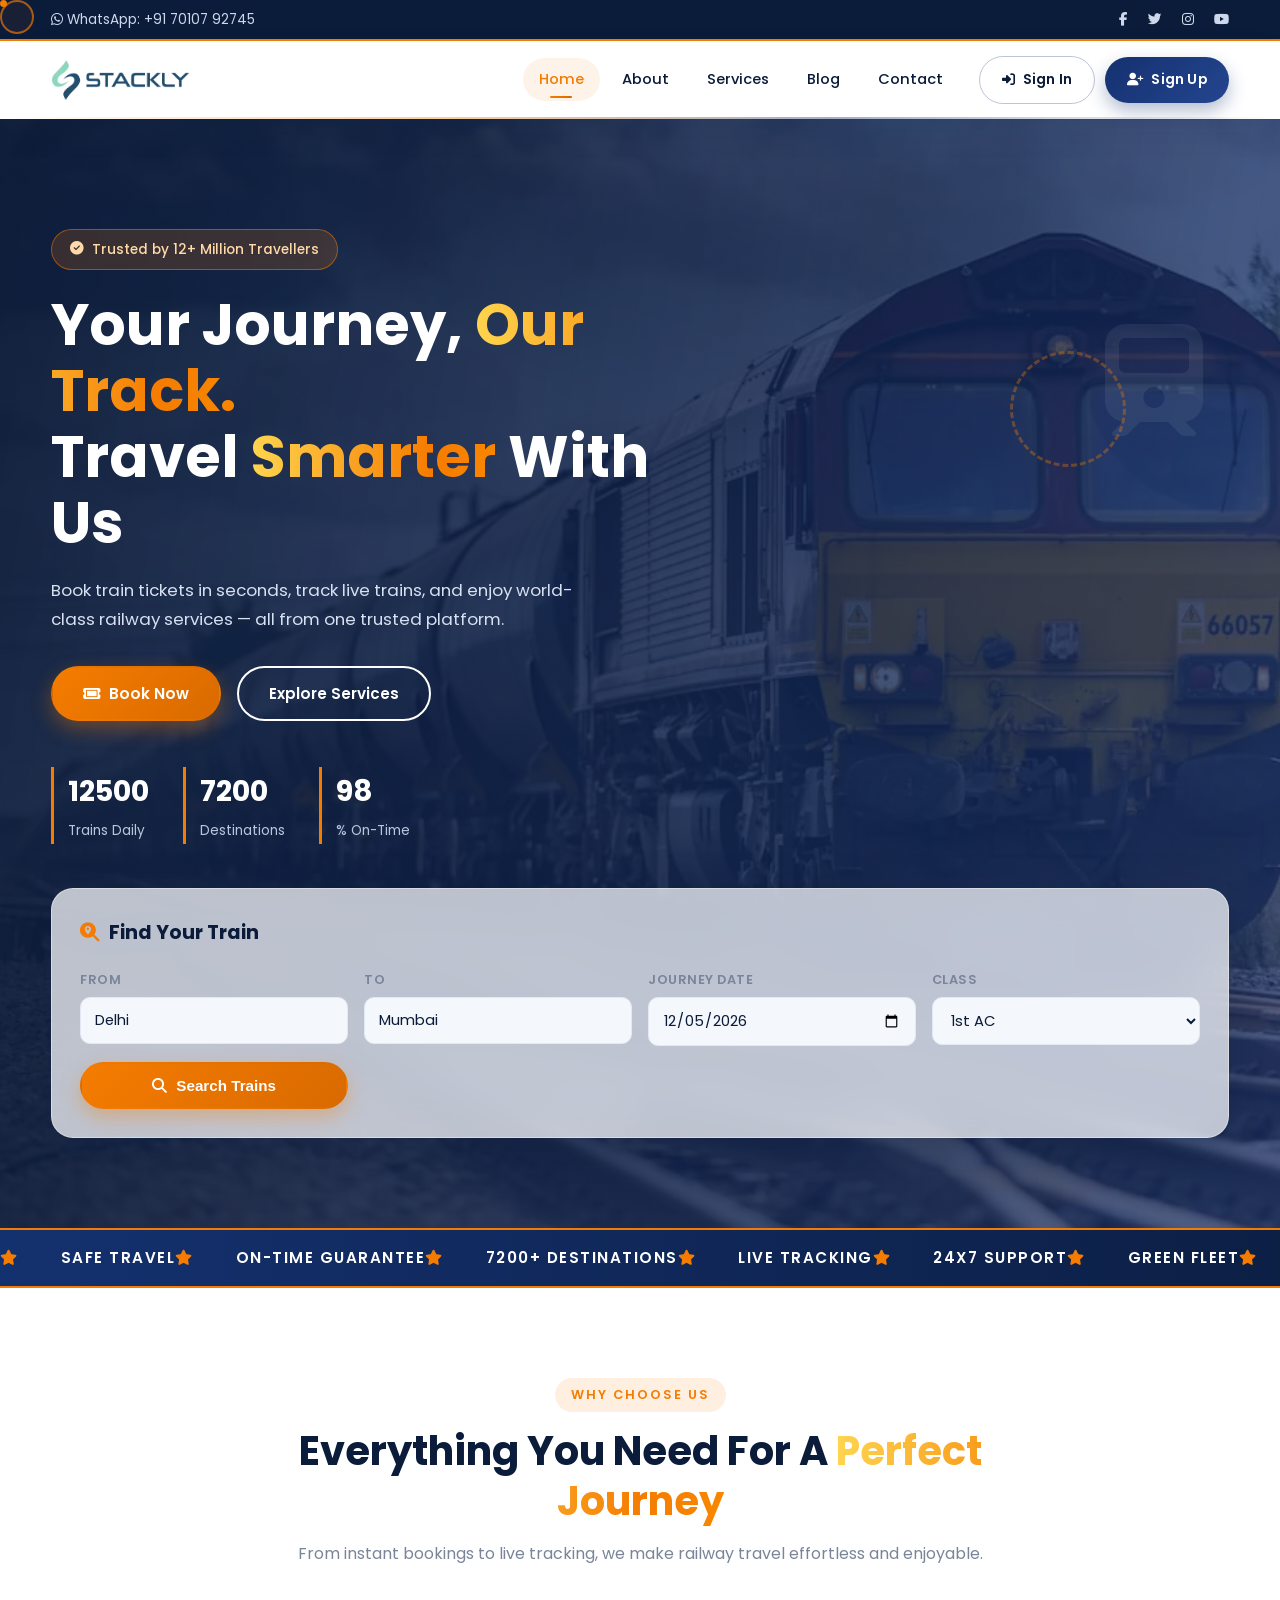
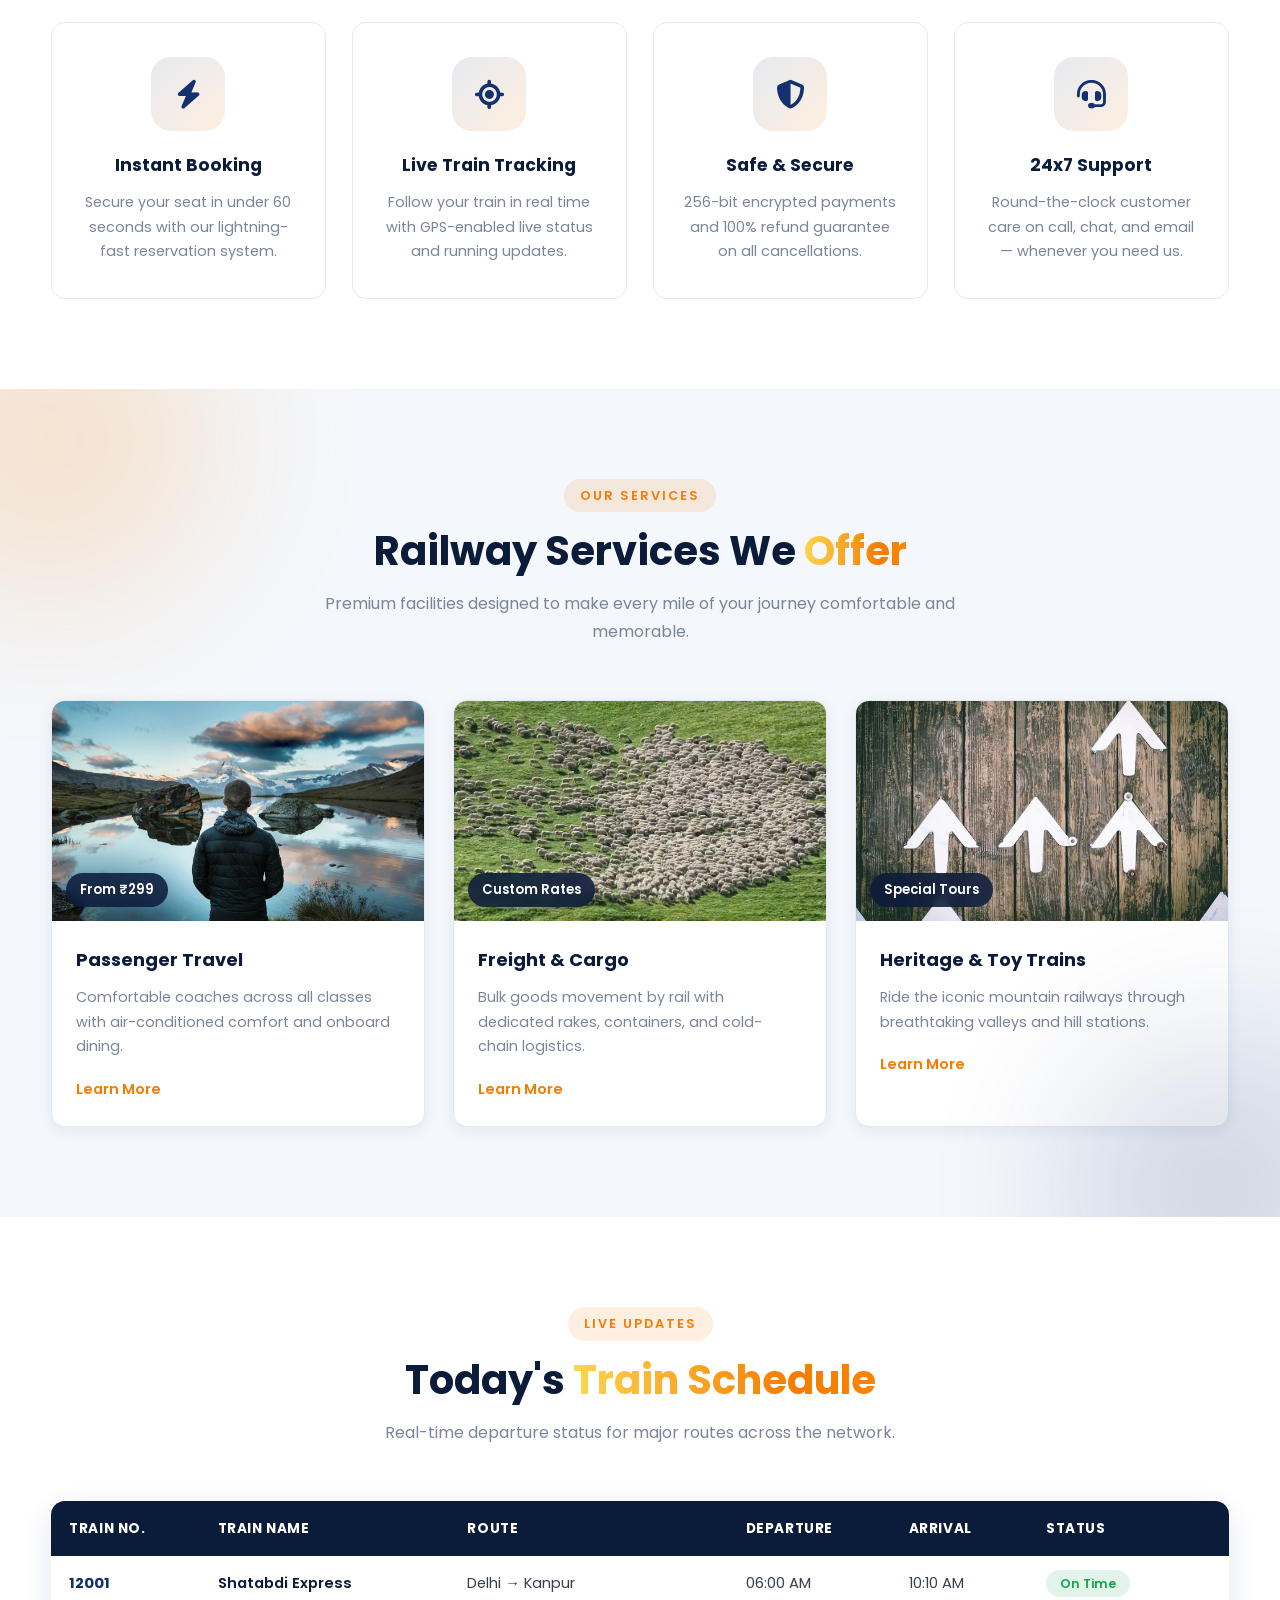
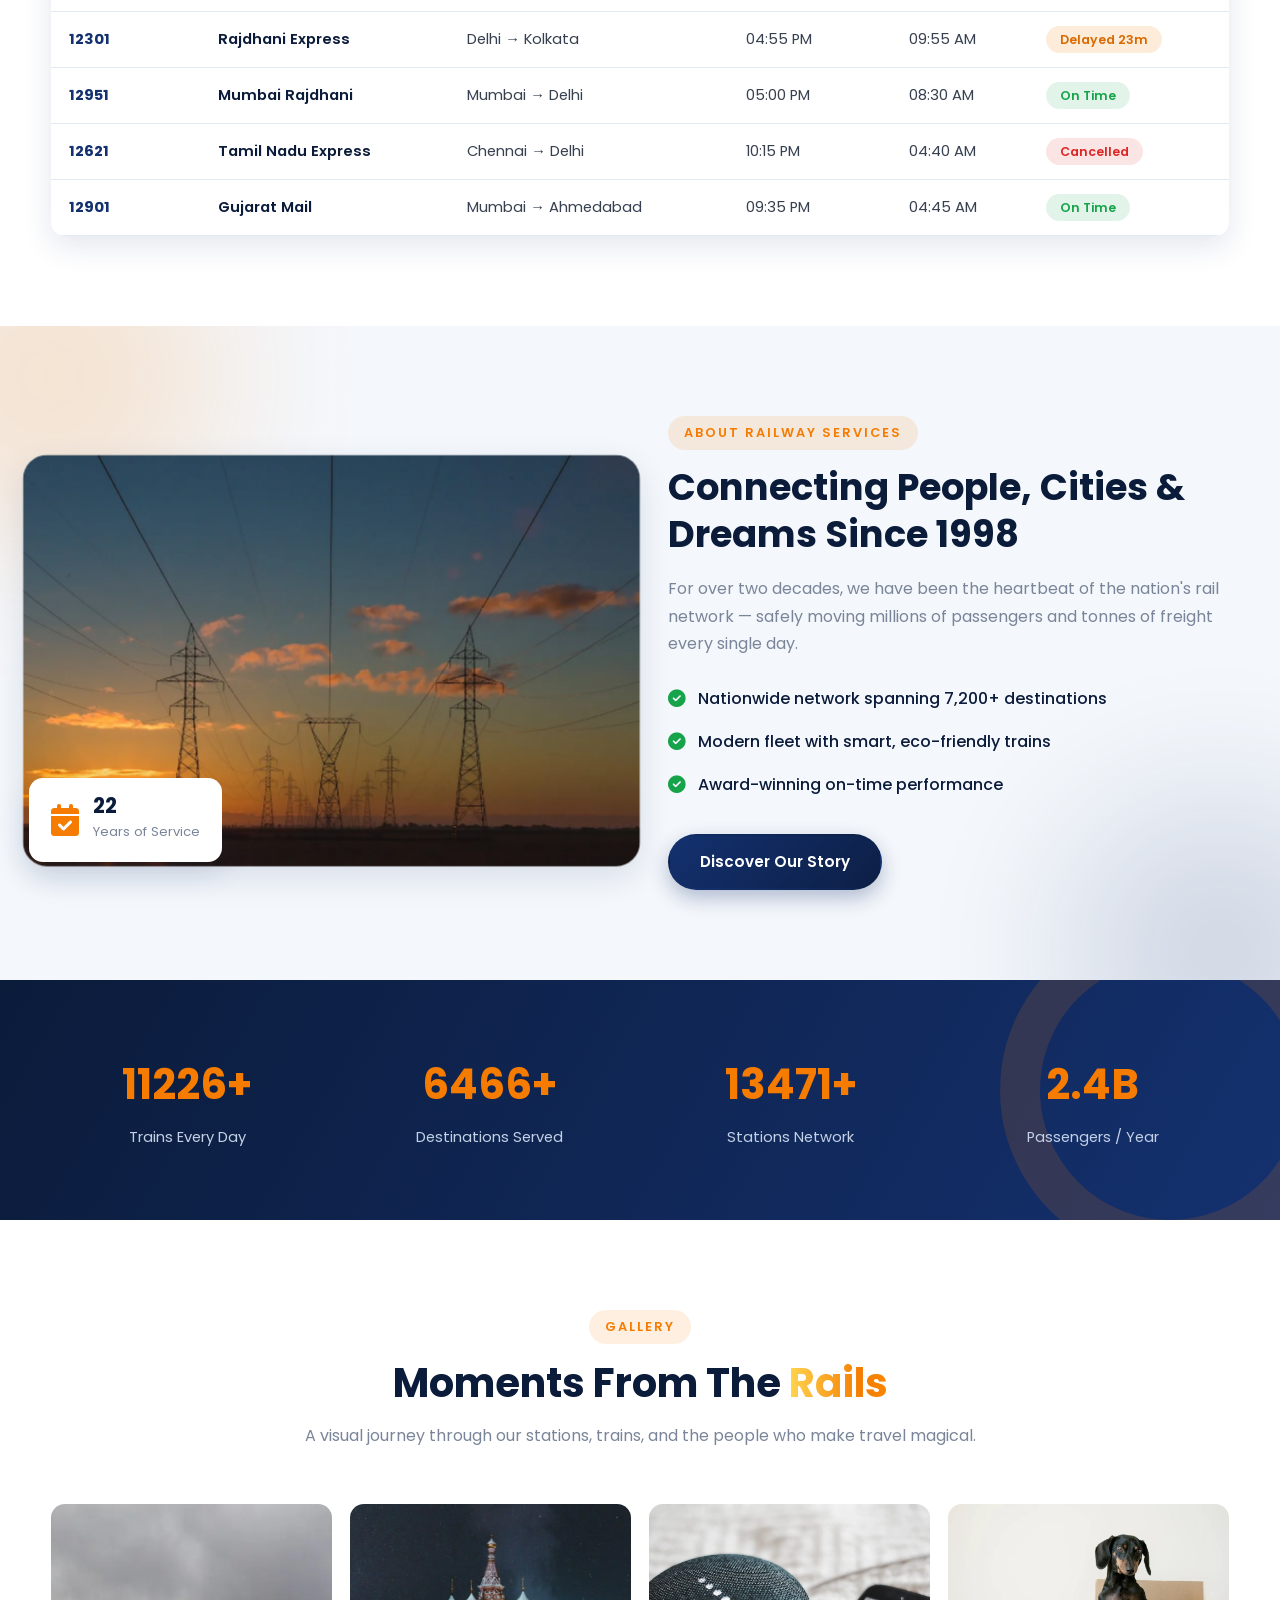
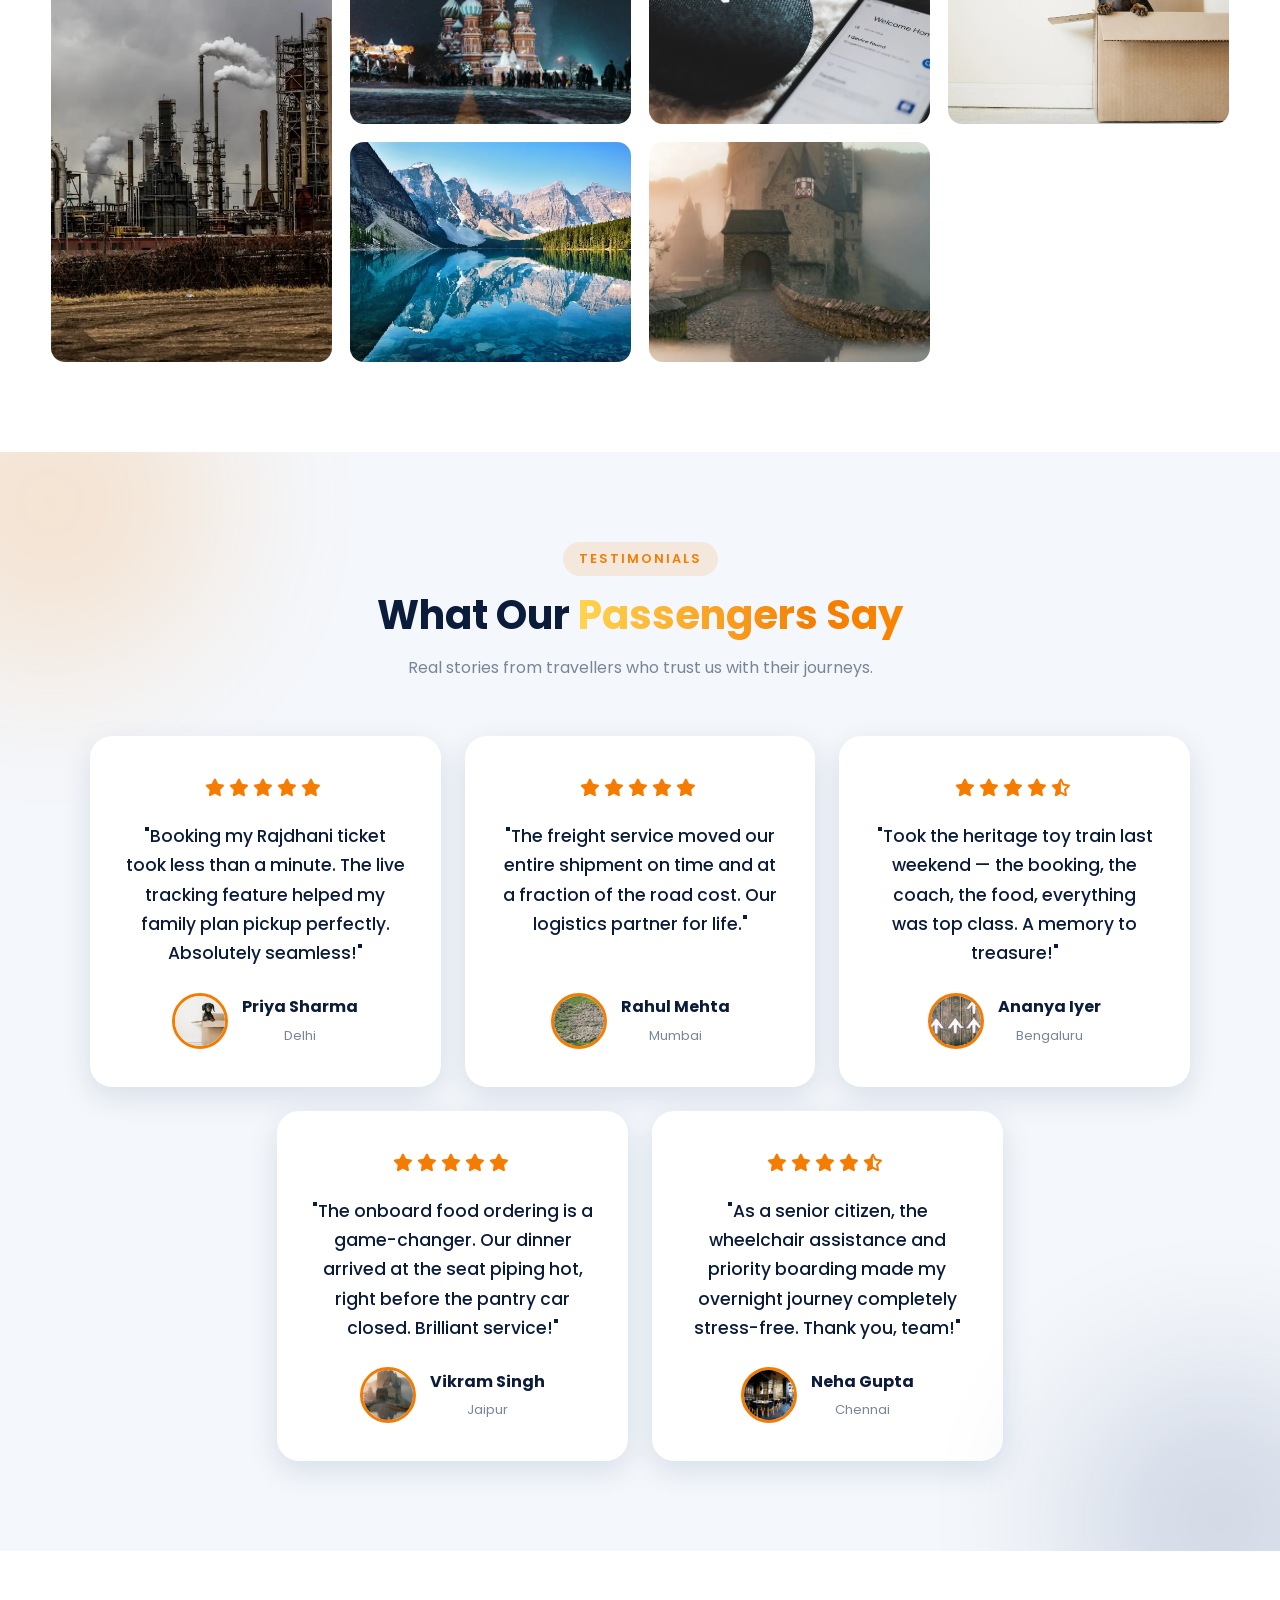
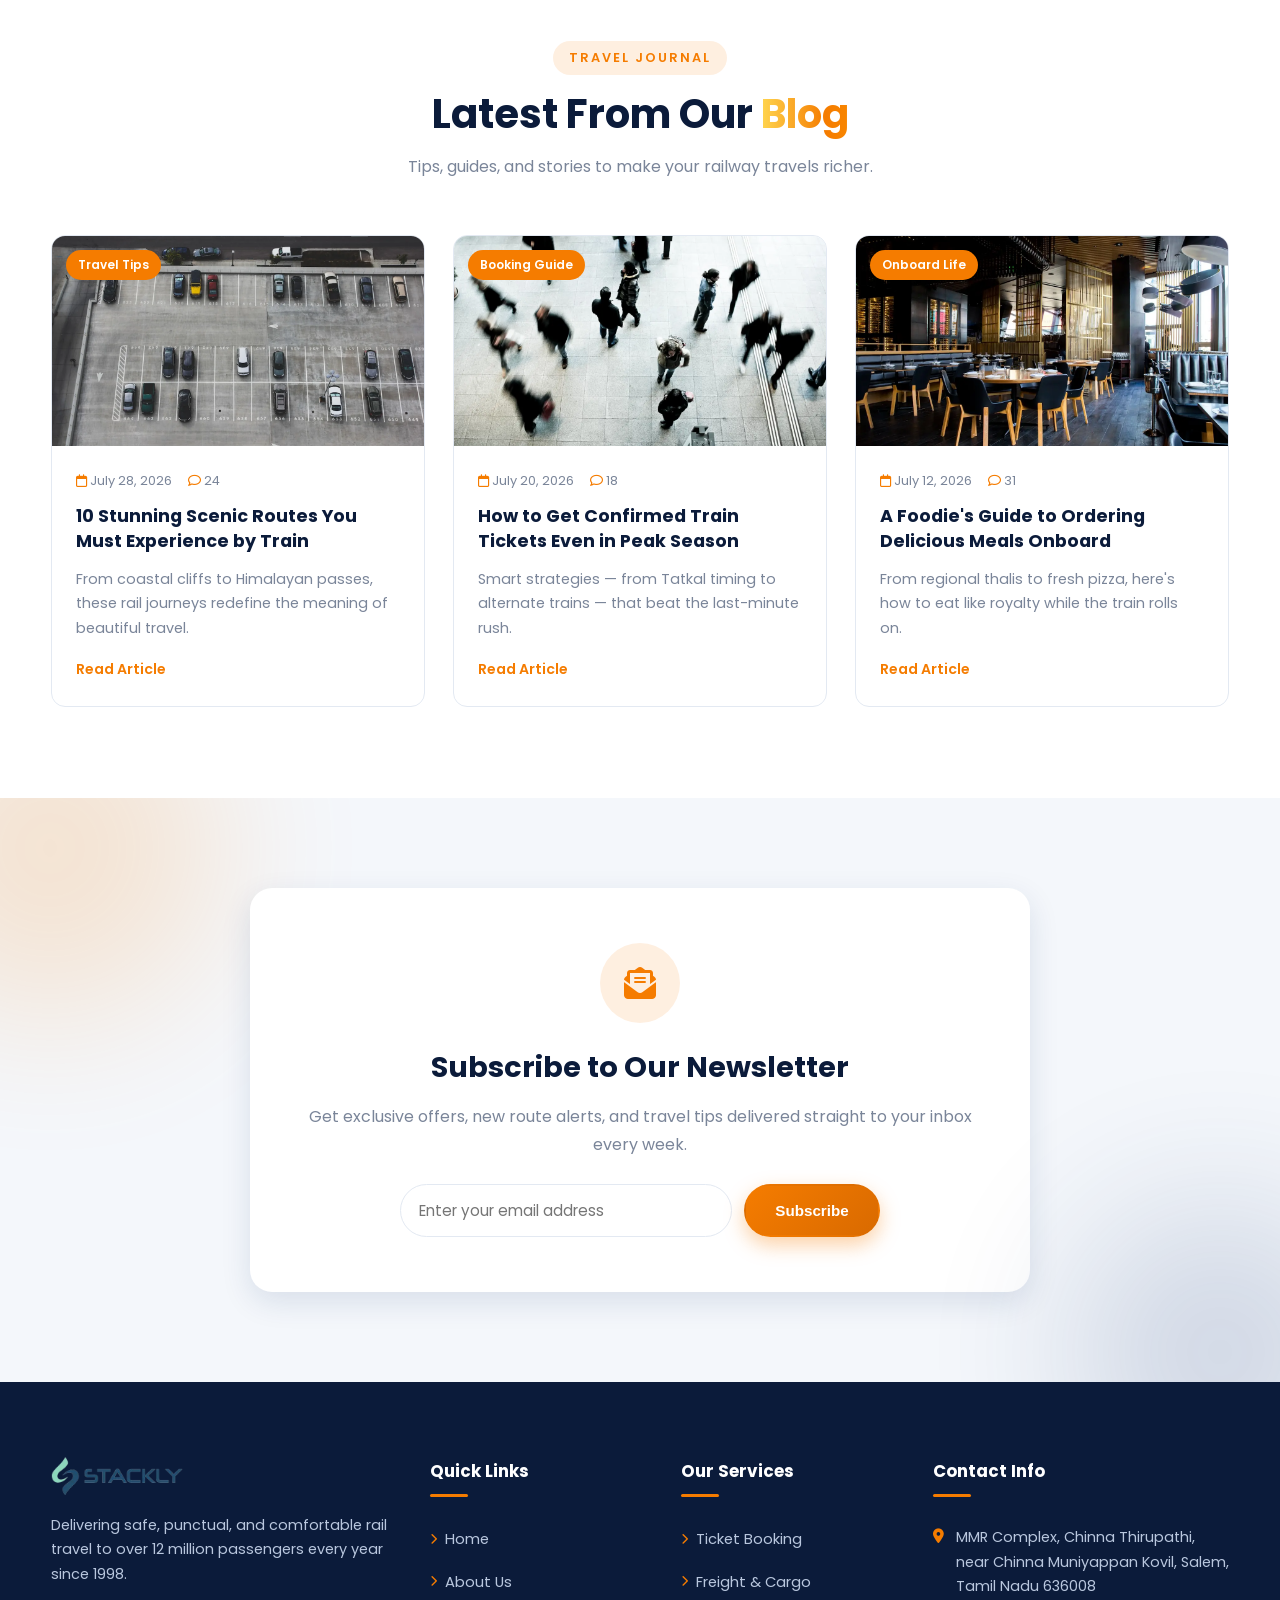
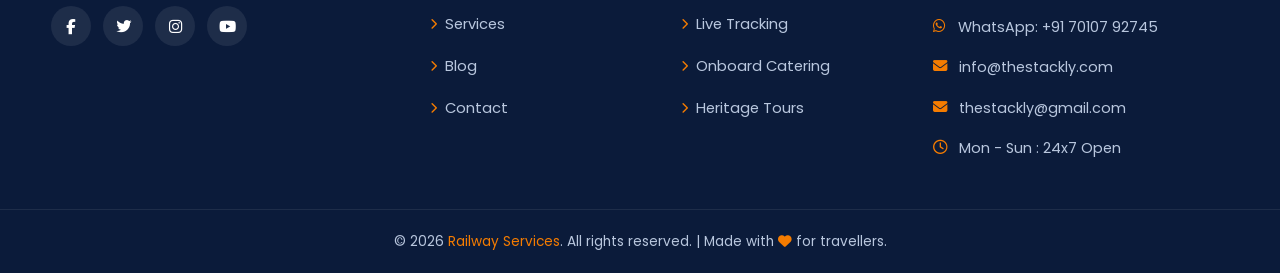
==== index.html @ c97c6bc1 "Add files via upload" ====
<!DOCTYPE html>
<html lang="en">
<head>
  <meta charset="UTF-8">
  <meta name="viewport" content="width=device-width, initial-scale=1.0">
  <meta name="description" content="Railway Services - Book train tickets, view live train schedules, and explore premium railway services across the country.">
  <title>Home | Railway Services</title>
  <link rel="preconnect" href="https://fonts.googleapis.com">
  <link rel="preconnect" href="https://fonts.gstatic.com" crossorigin>
  <link href="https://fonts.googleapis.com/css2?family=Poppins:wght@300;400;500;600;700;800&display=swap" rel="stylesheet">
  <link rel="stylesheet" href="https://cdnjs.cloudflare.com/ajax/libs/font-awesome/6.5.1/css/all.min.css">
  <link rel="stylesheet" href="css/style.css">
</head>
<body>
  <!-- PRELOADER -->
  <div class="preloader" id="preloader">
    <div class="preloader-train"><i class="fa-solid fa-train-subway"></i></div>
    <div class="preloader-track"><span></span></div>
    <p>All Aboard...</p>
  </div>

  <!-- SCROLL PROGRESS -->
  <div class="scroll-progress" id="scrollProgress"></div>

  
  <!-- SECTION 1 : TOPBAR -->
  <div class="topbar">
    <div class="container">
      <span><i class="fa-brands fa-whatsapp"></i> WhatsApp: +91 70107 92745</span>
      <span class="right">
        <a href="404.html"><i class="fa-brands fa-facebook-f"></i></a>
        <a href="404.html"><i class="fa-brands fa-twitter"></i></a>
        <a href="404.html"><i class="fa-brands fa-instagram"></i></a>
        <a href="404.html"><i class="fa-brands fa-youtube"></i></a>
      </span>
    </div>
  </div>

  <!-- NAVBAR -->
  <header class="navbar" id="navbar">
    <div class="container">
      <a href="index.html" class="brand">
        <img src="images/logo.webp" alt="Railway Services" class="brand-img">
      </a>
      <nav class="nav-links" id="navLinks">
        <a href="index.html" class="active">Home</a>
        <a href="about.html">About</a>
        <a href="services.html">Services</a>
        <a href="blog.html">Blog</a>
        <a href="contact.html">Contact</a>
        <div class="nav-auth">
          <a href="signin.html" class="nav-btn nav-ghost"><i class="fa-solid fa-right-to-bracket"></i> Sign In</a>
          <a href="signup.html" class="nav-btn nav-solid"><i class="fa-solid fa-user-plus"></i> Sign Up</a>
        </div>
      </nav>
      <button class="hamburger" id="hamburger" aria-label="Menu">
        <span></span><span></span><span></span>
      </button>
    </div>
  </header>

  <!-- SECTION 2 : HERO -->
  <section class="hero" id="home">
    <div class="container">
      <div class="hero-content">
        <span class="hero-badge"><i class="fa-solid fa-circle-check"></i> Trusted by 12+ Million Travellers</span>
        <h1>Your Journey, <span>Our Track.</span><br>Travel <span class="typed-text" data-words="Smarter,Faster,Further,Greener">Smarter</span> With Us</h1>
        <p>Book train tickets in seconds, track live trains, and enjoy world-class railway services — all from one trusted platform.</p>
        <div class="hero-btns">
          <a href="404.html" class="btn btn-primary"><i class="fa-solid fa-ticket"></i> Book Now</a>
          <a href="404.html" class="btn btn-outline">Explore Services</a>
        </div>
        <div class="hero-stats">
          <div><h3 data-count="12500">0</h3><span>Trains Daily</span></div>
          <div><h3 data-count="7200">0</h3><span>Destinations</span></div>
          <div><h3 data-count="98">0</h3><span>% On-Time</span></div>
        </div>
      </div>

      <!-- Ticket search widget -->
      <div class="ticket-widget glass" id="ticket">
        <h3><i class="fa-solid fa-magnifying-glass-location"></i> Find Your Train</h3>
        <form class="ticket-form" id="ticketForm">
          <div class="form-group">
            <label for="from">From</label>
            <input type="text" id="from" placeholder="Origin station" value="Delhi" required>
          </div>
          <div class="form-group">
            <label for="to">To</label>
            <input type="text" id="to" placeholder="Destination station" value="Mumbai" required>
          </div>
          <div class="form-group">
            <label for="date">Journey Date</label>
            <input type="date" id="date" required>
          </div>
          <div class="form-group">
            <label for="class">Class</label>
            <select id="class">
              <option>1st AC</option>
              <option>2nd AC</option>
              <option>3rd AC</option>
              <option>Sleeper</option>
              <option>General</option>
            </select>
          </div>
          <button type="submit" class="btn btn-primary"><i class="fa-solid fa-magnifying-glass"></i> Search Trains</button>
        </form>
      </div>
    </div>
  </section>

  <!-- MARQUEE BAND -->
  <div class="marquee" aria-hidden="true">
    <div class="marquee-track">
      <span><i class="fa-solid fa-star"></i> Safe Travel <i class="fa-solid fa-star"></i> On-Time Guarantee <i class="fa-solid fa-star"></i> 7200+ Destinations <i class="fa-solid fa-star"></i> Live Tracking <i class="fa-solid fa-star"></i> 24x7 Support <i class="fa-solid fa-star"></i> Green Fleet <i class="fa-solid fa-star"></i> Award-Winning Service</span>
      <span><i class="fa-solid fa-star"></i> Safe Travel <i class="fa-solid fa-star"></i> On-Time Guarantee <i class="fa-solid fa-star"></i> 7200+ Destinations <i class="fa-solid fa-star"></i> Live Tracking <i class="fa-solid fa-star"></i> 24x7 Support <i class="fa-solid fa-star"></i> Green Fleet <i class="fa-solid fa-star"></i> Award-Winning Service</span>
    </div>
  </div>

  <!-- SECTION 3 : FEATURES -->
  <section class="section" id="features">
    <div class="container">
      <div class="section-head reveal">
        <span class="tag">Why Choose Us</span>
        <h2>Everything You Need For A <span>Perfect Journey</span></h2>
        <p>From instant bookings to live tracking, we make railway travel effortless and enjoyable.</p>
      </div>
      <div class="feature-grid">
        <div class="feature-card reveal">
          <div class="feature-icon"><i class="fa-solid fa-bolt"></i></div>
          <h3>Instant Booking</h3>
          <p>Secure your seat in under 60 seconds with our lightning-fast reservation system.</p>
        </div>
        <div class="feature-card reveal">
          <div class="feature-icon"><i class="fa-solid fa-location-crosshairs"></i></div>
          <h3>Live Train Tracking</h3>
          <p>Follow your train in real time with GPS-enabled live status and running updates.</p>
        </div>
        <div class="feature-card reveal">
          <div class="feature-icon"><i class="fa-solid fa-shield-halved"></i></div>
          <h3>Safe &amp; Secure</h3>
          <p>256-bit encrypted payments and 100% refund guarantee on all cancellations.</p>
        </div>
        <div class="feature-card reveal">
          <div class="feature-icon"><i class="fa-solid fa-headset"></i></div>
          <h3>24x7 Support</h3>
          <p>Round-the-clock customer care on call, chat, and email — whenever you need us.</p>
        </div>
      </div>
    </div>
  </section>

  <!-- SECTION 4 : SERVICES PREVIEW -->
  <section class="section section-alt" id="services">
    <div class="container">
      <div class="section-head reveal">
        <span class="tag">Our Services</span>
        <h2>Railway Services We <span>Offer</span></h2>
        <p>Premium facilities designed to make every mile of your journey comfortable and memorable.</p>
      </div>
      <div class="service-grid">
        <article class="service-card reveal">
          <div class="thumb">
            <img src="images/metro-train.webp" alt="Passenger train service" loading="lazy">
            <span class="price-tag">From ₹299</span>
          </div>
          <div class="body">
            <h3>Passenger Travel</h3>
            <p>Comfortable coaches across all classes with air-conditioned comfort and onboard dining.</p>
            <a href="404.html" class="link">Learn More</a>
          </div>
        </article>
        <article class="service-card reveal">
          <div class="thumb">
            <img src="images/freight-train.webp" alt="Freight transport service" loading="lazy">
            <span class="price-tag">Custom Rates</span>
          </div>
          <div class="body">
            <h3>Freight &amp; Cargo</h3>
            <p>Bulk goods movement by rail with dedicated rakes, containers, and cold-chain logistics.</p>
            <a href="404.html" class="link">Learn More</a>
          </div>
        </article>
        <article class="service-card reveal">
          <div class="thumb">
            <img src="images/mountain-train.webp" alt="Scenic mountain railway" loading="lazy">
            <span class="price-tag">Special Tours</span>
          </div>
          <div class="body">
            <h3>Heritage &amp; Toy Trains</h3>
            <p>Ride the iconic mountain railways through breathtaking valleys and hill stations.</p>
            <a href="404.html" class="link">Learn More</a>
          </div>
        </article>
      </div>
    </div>
  </section>

  <!-- SECTION 5 : LIVE SCHEDULE -->
  <section class="section" id="schedule">
    <div class="container">
      <div class="section-head reveal">
        <span class="tag">Live Updates</span>
        <h2>Today's <span>Train Schedule</span></h2>
        <p>Real-time departure status for major routes across the network.</p>
      </div>
      <div class="schedule-wrap reveal">
        <table class="schedule-table" id="scheduleTable">
          <thead>
            <tr>
              <th>Train No.</th>
              <th>Train Name</th>
              <th>Route</th>
              <th>Departure</th>
              <th>Arrival</th>
              <th>Status</th>
            </tr>
          </thead>
          <tbody>
            <tr>
              <td class="train-no">12001</td>
              <td class="train-name">Shatabdi Express</td>
              <td>Delhi → Kanpur</td>
              <td>06:00 AM</td>
              <td>10:10 AM</td>
              <td><span class="status-badge status-on-time">On Time</span></td>
            </tr>
            <tr>
              <td class="train-no">12301</td>
              <td class="train-name">Rajdhani Express</td>
              <td>Delhi → Kolkata</td>
              <td>04:55 PM</td>
              <td>09:55 AM</td>
              <td><span class="status-badge status-delayed">Delayed 20m</span></td>
            </tr>
            <tr>
              <td class="train-no">12951</td>
              <td class="train-name">Mumbai Rajdhani</td>
              <td>Mumbai → Delhi</td>
              <td>05:00 PM</td>
              <td>08:30 AM</td>
              <td><span class="status-badge status-on-time">On Time</span></td>
            </tr>
            <tr>
              <td class="train-no">12621</td>
              <td class="train-name">Tamil Nadu Express</td>
              <td>Chennai → Delhi</td>
              <td>10:15 PM</td>
              <td>04:40 AM</td>
              <td><span class="status-badge status-cancelled">Cancelled</span></td>
            </tr>
            <tr>
              <td class="train-no">12901</td>
              <td class="train-name">Gujarat Mail</td>
              <td>Mumbai → Ahmedabad</td>
              <td>09:35 PM</td>
              <td>04:45 AM</td>
              <td><span class="status-badge status-on-time">On Time</span></td>
            </tr>
          </tbody>
        </table>
      </div>
    </div>
  </section>

  <!-- SECTION 6 : ABOUT PREVIEW + STATS -->
  <section class="section section-alt" id="about">
    <div class="container">
      <div class="split">
        <div class="media reveal">
          <img src="images/passenger-train.webp" alt="Passenger train on platform">
          <div class="badge-float">
            <i class="fa-solid fa-calendar-check"></i>
            <div><strong data-count="25">0</strong><span>Years of Service</span></div>
          </div>
        </div>
        <div class="content reveal">
          <span class="tag">About Railway Services</span>
          <h2>Connecting People, Cities &amp; Dreams Since 1998</h2>
          <p>For over two decades, we have been the heartbeat of the nation's rail network — safely moving millions of passengers and tonnes of freight every single day.</p>
          <ul class="check-list">
            <li><i class="fa-solid fa-circle-check"></i> Nationwide network spanning 7,200+ destinations</li>
            <li><i class="fa-solid fa-circle-check"></i> Modern fleet with smart, eco-friendly trains</li>
            <li><i class="fa-solid fa-circle-check"></i> Award-winning on-time performance</li>
          </ul>
          <a href="404.html" class="btn btn-navy">Discover Our Story</a>
        </div>
      </div>
    </div>
  </section>

  <!-- SECTION 6b : STATS BAND -->
  <section class="stats-band">
    <div class="container">
      <div class="stats-grid">
        <div class="stat reveal"><h3><span data-count="12500">0</span>+</h3><p>Trains Every Day</p></div>
        <div class="stat reveal"><h3><span data-count="7200">0</span>+</h3><p>Destinations Served</p></div>
        <div class="stat reveal"><h3><span data-count="15000">0</span>+</h3><p>Stations Network</p></div>
        <div class="stat reveal"><h3><span data-count="2">0</span>.4B</h3><p>Passengers / Year</p></div>
      </div>
    </div>
  </section>

  <!-- SECTION 7 : GALLERY -->
  <section class="section" id="gallery">
    <div class="container">
      <div class="section-head reveal">
        <span class="tag">Gallery</span>
        <h2>Moments From The <span>Rails</span></h2>
        <p>A visual journey through our stations, trains, and the people who make travel magical.</p>
      </div>
      <div class="gallery-grid">
        <figure class="gallery-item tall reveal" data-caption="Rajdhani Express at Dawn">
          <img src="images/engine-front.webp" alt="Train engine front view" loading="lazy">
          <figcaption class="overlay"><h4>Engine at Dawn</h4><span>View Gallery</span></figcaption>
        </figure>
        <figure class="gallery-item reveal" data-caption="Historic station clock">
          <img src="images/station-clock.webp" alt="Railway station clock" loading="lazy">
          <figcaption class="overlay"><h4>Station Clock</h4><span>View Gallery</span></figcaption>
        </figure>
        <figure class="gallery-item reveal" data-caption="Comfortable coach interior">
          <img src="images/train-interior.webp" alt="Train coach interior" loading="lazy">
          <figcaption class="overlay"><h4>Coach Interior</h4><span>View Gallery</span></figcaption>
        </figure>
        <figure class="gallery-item reveal" data-caption="Passengers on the platform">
          <img src="images/passengers-platform.webp" alt="Passengers on railway platform" loading="lazy">
          <figcaption class="overlay"><h4>Platform Life</h4><span>View Gallery</span></figcaption>
        </figure>
        <figure class="gallery-item reveal" data-caption="Signal and control system">
          <img src="images/railway-signal.webp" alt="Railway signal system" loading="lazy">
          <figcaption class="overlay"><h4>Signal System</h4><span>View Gallery</span></figcaption>
        </figure>
        <figure class="gallery-item reveal" data-caption="Night express train">
          <img src="images/night-train.webp" alt="Night train journey" loading="lazy">
          <figcaption class="overlay"><h4>Night Express</h4><span>View Gallery</span></figcaption>
        </figure>
      </div>
    </div>
  </section>

  <!-- SECTION 8 : TESTIMONIALS -->
  <section class="section section-alt" id="testimonials">
    <div class="container">
      <div class="section-head reveal">
        <span class="tag">Testimonials</span>
        <h2>What Our <span>Passengers Say</span></h2>
        <p>Real stories from travellers who trust us with their journeys.</p>
      </div>
      <div class="testimonials-grid reveal">
          <div class="testimonial-card">
            <div class="stars"><i class="fa-solid fa-star"></i><i class="fa-solid fa-star"></i><i class="fa-solid fa-star"></i><i class="fa-solid fa-star"></i><i class="fa-solid fa-star"></i></div>
            <blockquote>"Booking my Rajdhani ticket took less than a minute. The live tracking feature helped my family plan pickup perfectly. Absolutely seamless!"</blockquote>
            <div class="author">
              <img src="images/passengers-platform.webp" alt="Priya Sharma">
              <div><strong>Priya Sharma</strong><span>Delhi</span></div>
            </div>
          </div>
          <div class="testimonial-card">
            <div class="stars"><i class="fa-solid fa-star"></i><i class="fa-solid fa-star"></i><i class="fa-solid fa-star"></i><i class="fa-solid fa-star"></i><i class="fa-solid fa-star"></i></div>
            <blockquote>"The freight service moved our entire shipment on time and at a fraction of the road cost. Our logistics partner for life."</blockquote>
            <div class="author">
              <img src="images/freight-train.webp" alt="Rahul Mehta">
              <div><strong>Rahul Mehta</strong><span>Mumbai</span></div>
            </div>
          </div>
          <div class="testimonial-card">
            <div class="stars"><i class="fa-solid fa-star"></i><i class="fa-solid fa-star"></i><i class="fa-solid fa-star"></i><i class="fa-solid fa-star"></i><i class="fa-solid fa-star-half-stroke"></i></div>
            <blockquote>"Took the heritage toy train last weekend — the booking, the coach, the food, everything was top class. A memory to treasure!"</blockquote>
            <div class="author">
              <img src="images/mountain-train.webp" alt="Ananya Iyer">
              <div><strong>Ananya Iyer</strong><span>Bengaluru</span></div>
            </div>
          </div>
          <div class="testimonial-card">
            <div class="stars"><i class="fa-solid fa-star"></i><i class="fa-solid fa-star"></i><i class="fa-solid fa-star"></i><i class="fa-solid fa-star"></i><i class="fa-solid fa-star"></i></div>
            <blockquote>"The onboard food ordering is a game-changer. Our dinner arrived at the seat piping hot, right before the pantry car closed. Brilliant service!"</blockquote>
            <div class="author">
              <img src="images/night-train.webp" alt="Vikram Singh">
              <div><strong>Vikram Singh</strong><span>Jaipur</span></div>
            </div>
          </div>
          <div class="testimonial-card">
            <div class="stars"><i class="fa-solid fa-star"></i><i class="fa-solid fa-star"></i><i class="fa-solid fa-star"></i><i class="fa-solid fa-star"></i><i class="fa-solid fa-star-half-stroke"></i></div>
            <blockquote>"As a senior citizen, the wheelchair assistance and priority boarding made my overnight journey completely stress-free. Thank you, team!"</blockquote>
            <div class="author">
              <img src="images/catering.webp" alt="Neha Gupta">
              <div><strong>Neha Gupta</strong><span>Chennai</span></div>
            </div>
          </div>
      </div>
    </div>
  </section>
  <!-- SECTION 9 : BLOG PREVIEW -->
  <section class="section" id="blog">
    <div class="container">
      <div class="section-head reveal">
        <span class="tag">Travel Journal</span>
        <h2>Latest From Our <span>Blog</span></h2>
        <p>Tips, guides, and stories to make your railway travels richer.</p>
      </div>
      <div class="blog-grid">
        <article class="blog-card reveal">
          <div class="thumb">
            <img src="images/train-window.webp" alt="Scenic view from train window" loading="lazy">
            <span class="cat">Travel Tips</span>
          </div>
          <div class="body">
            <div class="blog-meta"><span><i class="fa-regular fa-calendar"></i> July 28, 2026</span><span><i class="fa-regular fa-comment"></i> 24</span></div>
            <h3><a href="blog.html">10 Stunning Scenic Routes You Must Experience by Train</a></h3>
            <p>From coastal cliffs to Himalayan passes, these rail journeys redefine the meaning of beautiful travel.</p>
            <a href="404.html" class="read-more">Read Article</a>
          </div>
        </article>
        <article class="blog-card reveal">
          <div class="thumb">
            <img src="images/train-ticket.webp" alt="Booking a train ticket" loading="lazy">
            <span class="cat">Booking Guide</span>
          </div>
          <div class="body">
            <div class="blog-meta"><span><i class="fa-regular fa-calendar"></i> July 20, 2026</span><span><i class="fa-regular fa-comment"></i> 18</span></div>
            <h3><a href="blog.html">How to Get Confirmed Train Tickets Even in Peak Season</a></h3>
            <p>Smart strategies — from Tatkal timing to alternate trains — that beat the last-minute rush.</p>
            <a href="404.html" class="read-more">Read Article</a>
          </div>
        </article>
        <article class="blog-card reveal">
          <div class="thumb">
            <img src="images/catering.webp" alt="Onboard catering food" loading="lazy">
            <span class="cat">Onboard Life</span>
          </div>
          <div class="body">
            <div class="blog-meta"><span><i class="fa-regular fa-calendar"></i> July 12, 2026</span><span><i class="fa-regular fa-comment"></i> 31</span></div>
            <h3><a href="blog.html">A Foodie's Guide to Ordering Delicious Meals Onboard</a></h3>
            <p>From regional thalis to fresh pizza, here's how to eat like royalty while the train rolls on.</p>
            <a href="404.html" class="read-more">Read Article</a>
          </div>
        </article>
      </div>
    </div>
  </section>

  <!-- SECTION 10 : NEWSLETTER / CTA -->
  <section class="section section-alt" id="newsletter">
    <div class="container">
      <div class="newsletter reveal">
        <div class="nl-icon"><i class="fa-solid fa-envelope-open-text"></i></div>
        <h2>Subscribe to Our Newsletter</h2>
        <p>Get exclusive offers, new route alerts, and travel tips delivered straight to your inbox every week.</p>
        <form class="newsletter-form" id="newsletterForm">
          <input type="email" placeholder="Enter your email address" required>
          <button type="submit" class="btn btn-primary">Subscribe</button>
        </form>
      </div>
    </div>
  </section>

  <!-- FOOTER -->
  <footer class="footer">
    <div class="container">
      <div class="footer-grid">
        <div class="footer-about">
          <a href="index.html" class="brand">
            <img src="images/logo.webp" alt="Railway Services" class="brand-img">
          </a>
          <p>Delivering safe, punctual, and comfortable rail travel to over 12 million passengers every year since 1998.</p>
          <div class="socials">
            <a href="404.html" aria-label="Facebook"><i class="fa-brands fa-facebook-f"></i></a>
            <a href="404.html" aria-label="Twitter"><i class="fa-brands fa-twitter"></i></a>
            <a href="404.html" aria-label="Instagram"><i class="fa-brands fa-instagram"></i></a>
            <a href="404.html" aria-label="YouTube"><i class="fa-brands fa-youtube"></i></a>
          </div>
        </div>
        <div>
          <h4>Quick Links</h4>
          <ul class="footer-links">
            <li><a href="index.html"><i class="fa-solid fa-chevron-right"></i> Home</a></li>
            <li><a href="about.html"><i class="fa-solid fa-chevron-right"></i> About Us</a></li>
            <li><a href="services.html"><i class="fa-solid fa-chevron-right"></i> Services</a></li>
            <li><a href="blog.html"><i class="fa-solid fa-chevron-right"></i> Blog</a></li>
            <li><a href="contact.html"><i class="fa-solid fa-chevron-right"></i> Contact</a></li>
          </ul>
        </div>
        <div>
          <h4>Our Services</h4>
          <ul class="footer-links">
            <li><a href="404.html"><i class="fa-solid fa-chevron-right"></i> Ticket Booking</a></li>
            <li><a href="404.html"><i class="fa-solid fa-chevron-right"></i> Freight &amp; Cargo</a></li>
            <li><a href="404.html"><i class="fa-solid fa-chevron-right"></i> Live Tracking</a></li>
            <li><a href="404.html"><i class="fa-solid fa-chevron-right"></i> Onboard Catering</a></li>
            <li><a href="404.html"><i class="fa-solid fa-chevron-right"></i> Heritage Tours</a></li>
          </ul>
        </div>
        <div>
          <h4>Contact Info</h4>
          <ul class="footer-contact">
            <li><i class="fa-solid fa-location-dot"></i> MMR Complex, Chinna Thirupathi, near Chinna Muniyappan Kovil, Salem, Tamil Nadu 636008</li>
            <li><i class="fa-brands fa-whatsapp"></i> WhatsApp: +91 70107 92745</li>
            <li><i class="fa-solid fa-envelope"></i> info@thestackly.com</li>
            <li><i class="fa-solid fa-envelope"></i> thestackly@gmail.com</li>
            <li><i class="fa-regular fa-clock"></i> Mon - Sun : 24x7 Open</li>
          </ul>
        </div>
      </div>
    </div>
    <div class="footer-bottom">
      <div class="container">
        © 2026 <a href="index.html">Railway Services</a>. All rights reserved. | Made with <i class="fa-solid fa-heart" style="color:var(--accent)"></i> for travellers.
      </div>
    </div>
  </footer>

  <button class="to-top" id="toTop" aria-label="Back to top"><i class="fa-solid fa-arrow-up"></i></button>

  <!-- LIGHTBOX -->
  <div class="lightbox" id="lightbox">
    <button class="lightbox-close" id="lightboxClose">&times;</button>
    <button class="lightbox-nav prev" id="lightboxPrev">&#10094;</button>
    <img id="lightboxImg" src="" alt="Gallery preview">
    <button class="lightbox-nav next" id="lightboxNext">&#10095;</button>
  </div>

  <script src="js/script.js"></script>
</body>
</html>
---- css/style.css ----
/* ==========================================================================
   RAILWAY SERVICES - style.css
   ========================================================================== */

:root {
  --primary: #14316f;
  --primary-dark: #0c1f45;
  --primary-light: #24458f;
  --accent: #f57c00;
  --accent-dark: #d96a00;
  --navy: #0b1b3a;
  --light: #f4f7fb;
  --white: #ffffff;
  --text: #36404f;
  --text-light: #7a8599;
  --border: #e3e9f2;
  --success: #16a34a;
  --shadow-sm: 0 4px 14px rgba(20, 49, 111, 0.08);
  --shadow-md: 0 10px 30px rgba(20, 49, 111, 0.12);
  --shadow-lg: 0 22px 45px rgba(11, 27, 58, 0.18);
  --radius: 14px;
  --radius-lg: 22px;
  --transition: all 0.35s ease;
  --font: 'Poppins', 'Segoe UI', Arial, sans-serif;
}

* {
  margin: 0;
  padding: 0;
  box-sizing: border-box;
}

html {
  scroll-behavior: smooth;
  overflow-x: hidden;
}

body {
  font-family: var(--font);
  color: var(--text);
  background: var(--white);
  line-height: 1.7;
  overflow-x: hidden;
}

img {
  max-width: 100%;
  display: block;
}

a {
  text-decoration: none;
  color: inherit;
  transition: var(--transition);
}

ul {
  list-style: none;
}

.container {
  width: min(1200px, 92%);
  margin: 0 auto;
}

.section {
  padding: 90px 0;
}

.section-alt {
  background: var(--light);
}

/* ---------- Section headings ---------- */
.section-head {
  text-align: center;
  max-width: 720px;
  margin: 0 auto 55px;
}

.section-head .tag {
  display: inline-block;
  background: rgba(245, 124, 0, 0.12);
  color: var(--accent);
  font-size: 0.8rem;
  font-weight: 600;
  letter-spacing: 2px;
  text-transform: uppercase;
  padding: 6px 16px;
  border-radius: 40px;
  margin-bottom: 14px;
}

.section-head h2 {
  font-size: clamp(1.7rem, 3.5vw, 2.5rem);
  color: var(--navy);
  font-weight: 700;
  line-height: 1.25;
}

.section-head h2 span {
  color: var(--accent);
}

.section-head p {
  margin-top: 14px;
  color: var(--text-light);
}

/* ---------- Buttons ---------- */
.btn {
  display: inline-flex;
  align-items: center;
  justify-content: center;
  gap: 9px;
  padding: 13px 30px;
  border-radius: 50px;
  font-weight: 600;
  font-size: 0.95rem;
  border: 2px solid transparent;
  cursor: pointer;
  transition: var(--transition);
}

.btn-primary {
  background: linear-gradient(135deg, var(--accent), var(--accent-dark));
  color: #fff;
  box-shadow: 0 8px 20px rgba(245, 124, 0, 0.35);
}

.btn-primary:hover {
  transform: translateY(-3px);
  box-shadow: 0 14px 28px rgba(245, 124, 0, 0.45);
}

.btn-outline {
  border-color: var(--white);
  color: var(--white);
}

.btn-outline:hover {
  background: var(--white);
  color: var(--primary);
}

.btn-navy {
  background: linear-gradient(135deg, var(--primary), var(--primary-dark));
  color: #fff;
  box-shadow: 0 8px 20px rgba(20, 49, 111, 0.3);
}

.btn-navy:hover {
  transform: translateY(-3px);
}

.btn-ghost {
  border-color: var(--primary);
  color: var(--primary);
}

.btn-ghost:hover {
  background: var(--primary);
  color: #fff;
}

/* ==========================================================================
   TOP BAR + NAVBAR
   ========================================================================== */
.topbar {
  background: var(--navy);
  color: #cdd8ea;
  font-size: 0.85rem;
  padding: 8px 0;
  border-bottom: 2px solid var(--accent);
}

.topbar .container {
  display: flex;
  justify-content: space-between;
  align-items: center;
  gap: 16px;
  flex-wrap: wrap;
}

.topbar a {
  color: #cdd8ea;
  margin-left: 16px;
}

.topbar a:hover {
  color: var(--accent);
}

.navbar {
  background: rgba(255, 255, 255, 0.88);
  backdrop-filter: blur(14px);
  -webkit-backdrop-filter: blur(14px);
  padding: 15px 0;
  box-shadow: 0 1px 0 rgba(11, 27, 58, 0.06), 0 14px 34px rgba(11, 27, 58, 0.06);
  position: sticky;
  top: 0;
  z-index: 1000;
  transition: padding 0.35s ease, box-shadow 0.35s ease, background 0.35s ease;
}

.navbar::after {
  content: '';
  position: absolute;
  left: 0;
  bottom: 0;
  width: 100%;
  height: 2px;
  background: linear-gradient(90deg, transparent, var(--accent) 35%, var(--primary) 65%, transparent);
  opacity: 0.4;
  pointer-events: none;
}

.navbar.scrolled {
  background: rgba(255, 255, 255, 0.96);
  backdrop-filter: blur(16px);
  -webkit-backdrop-filter: blur(16px);
  padding: 9px 0;
  box-shadow: 0 1px 0 rgba(11, 27, 58, 0.08), 0 10px 32px rgba(11, 27, 58, 0.12);
}

.navbar .container {
  display: flex;
  justify-content: space-between;
  align-items: center;
}

.brand {
  display: flex;
  align-items: center;
  gap: 10px;
}

.brand-icon {
  width: 44px;
  height: 44px;
  border-radius: 12px;
  background: linear-gradient(135deg, var(--primary), var(--primary-light));
  display: grid;
  place-items: center;
  color: #fff;
  font-size: 1.3rem;
}

.brand-text {
  font-size: 1.35rem;
  font-weight: 700;
  color: var(--navy);
  line-height: 1.1;
}

.brand-text small {
  display: block;
  font-size: 0.68rem;
  font-weight: 500;
  color: var(--accent);
  letter-spacing: 2px;
  text-transform: uppercase;
}

.brand-img {
  display: block;
  height: 42px;
  width: auto;
}

.navbar .brand-img {
  height: 40px;
}

.footer .brand-img {
  height: 38px;
}

.nav-links {
  display: flex;
  align-items: center;
  gap: 6px;
}

.nav-links > a {
  font-weight: 500;
  color: var(--navy);
  position: relative;
  padding: 9px 16px;
  border-radius: 50px;
  font-size: 0.92rem;
  transition: color 0.3s ease, background 0.3s ease;
}

.nav-links > a::after {
  content: '';
  position: absolute;
  left: 50%;
  bottom: 3px;
  width: 0;
  height: 2px;
  background: linear-gradient(90deg, var(--accent), var(--accent-dark));
  border-radius: 2px;
  transform: translateX(-50%);
  transition: width 0.3s ease;
}

.nav-links > a:hover::after,
.nav-links > a.active::after {
  width: 22px;
}

.nav-links > a:hover,
.nav-links > a.active {
  color: var(--accent);
  background: rgba(245, 124, 0, 0.09);
}

/* --- Premium auth buttons --- */
.nav-auth {
  display: flex;
  align-items: center;
  gap: 10px;
  margin-left: 14px;
}

.nav-btn {
  display: inline-flex;
  align-items: center;
  justify-content: center;
  gap: 8px;
  padding: 11px 22px;
  border-radius: 50px;
  font-weight: 600;
  font-size: 0.86rem;
  letter-spacing: 0.2px;
  white-space: nowrap;
  transition: var(--transition);
}

.nav-btn i {
  font-size: 0.82rem;
  transition: transform 0.3s ease;
}

.nav-ghost {
  color: var(--navy);
  border: 1.5px solid rgba(20, 49, 111, 0.28);
  background: transparent;
}

.nav-ghost:hover {
  border-color: var(--accent);
  color: var(--accent);
  background: rgba(245, 124, 0, 0.07);
  transform: translateY(-2px);
}

.nav-ghost:hover i {
  transform: translateX(2px);
}

.nav-solid {
  background: linear-gradient(135deg, var(--primary), var(--primary-light));
  color: #fff;
  box-shadow: 0 8px 18px rgba(20, 49, 111, 0.32);
}

.nav-solid:hover {
  transform: translateY(-2px);
  box-shadow: 0 12px 26px rgba(20, 49, 111, 0.42);
}

.nav-solid:hover i {
  transform: scale(1.12);
}

.hamburger {
  display: none;
  background: none;
  border: none;
  cursor: pointer;
  width: 42px;
  height: 42px;
  border-radius: 10px;
  position: relative;
  z-index: 1100;
}

.hamburger span {
  display: block;
  width: 24px;
  height: 3px;
  margin: 5px auto;
  background: var(--navy);
  border-radius: 4px;
  transition: var(--transition);
}

.hamburger.open {
  background: rgba(11, 27, 58, 0.7);
}

.hamburger.open span {
  background: var(--accent);
}

.hamburger.open span:nth-child(1) {
  transform: translateY(8px) rotate(45deg);
}

.hamburger.open span:nth-child(2) {
  opacity: 0;
}

.hamburger.open span:nth-child(3) {
  transform: translateY(-8px) rotate(-45deg);
}

/* ==========================================================================
   HERO (HOME)
   ========================================================================== */
.hero {
  position: relative;
  min-height: 88vh;
  display: flex;
  align-items: center;
  background: linear-gradient(100deg, rgba(11, 27, 58, 0.94), rgba(20, 49, 111, 0.72)),
    url('../images/hero-train.webp') center / cover no-repeat;
  color: #fff;
  padding: 110px 0 90px;
}

.hero-content {
  max-width: 640px;
}

.hero-badge {
  display: inline-flex;
  align-items: center;
  gap: 8px;
  background: rgba(245, 124, 0, 0.18);
  border: 1px solid rgba(245, 124, 0, 0.5);
  color: #ffd9a8;
  padding: 8px 18px;
  border-radius: 40px;
  font-size: 0.85rem;
  font-weight: 500;
  margin-bottom: 22px;
}

.hero h1 {
  font-size: clamp(2.2rem, 5vw, 3.6rem);
  line-height: 1.15;
  font-weight: 700;
  margin-bottom: 20px;
}

.hero h1 span {
  color: var(--accent);
}

.hero p {
  font-size: 1.05rem;
  color: #d8e1f2;
  margin-bottom: 32px;
  max-width: 560px;
}

.hero-btns {
  display: flex;
  gap: 16px;
  flex-wrap: wrap;
}

.hero-stats {
  display: flex;
  gap: 34px;
  margin-top: 46px;
  flex-wrap: wrap;
}

.hero-stats div {
  border-left: 3px solid var(--accent);
  padding-left: 14px;
}

.hero-stats h3 {
  font-size: 1.8rem;
  font-weight: 700;
}

.hero-stats span {
  font-size: 0.85rem;
  color: #b9c7de;
}

/* ---------- Ticket search widget ---------- */
.ticket-widget {
  background: var(--white);
  border-radius: var(--radius-lg);
  box-shadow: var(--shadow-lg);
  padding: 28px;
  color: var(--text);
  margin-top: 44px;
  max-width: 100%;
}

.ticket-widget h3 {
  color: var(--navy);
  font-size: 1.2rem;
  margin-bottom: 20px;
  display: flex;
  align-items: center;
  gap: 10px;
}

.ticket-widget h3 i {
  color: var(--accent);
}

.ticket-form {
  display: grid;
  grid-template-columns: repeat(4, 1fr);
  gap: 16px;
}

.form-group label {
  display: block;
  font-size: 0.8rem;
  font-weight: 600;
  color: var(--text-light);
  margin-bottom: 6px;
  text-transform: uppercase;
  letter-spacing: 0.5px;
}

.form-group input,
.form-group select {
  width: 100%;
  padding: 12px 14px;
  border: 1.5px solid var(--border);
  border-radius: 10px;
  font-family: inherit;
  font-size: 0.92rem;
  color: var(--navy);
  background: var(--light);
  transition: var(--transition);
}

.form-group input:focus,
.form-group select:focus {
  outline: none;
  border-color: var(--accent);
  background: #fff;
}

.ticket-form .btn {
  align-self: end;
}

/* ==========================================================================
   PAGE HERO (INNER PAGES)
   ========================================================================== */
.page-hero {
  position: relative;
  background: linear-gradient(100deg, rgba(11, 27, 58, 0.93), rgba(20, 49, 111, 0.72)),
    url('../images/railway-track.webp') center / cover no-repeat;
  color: #fff;
  text-align: center;
  padding: 110px 0 70px;
}

.page-hero h1 {
  font-size: clamp(2rem, 4.5vw, 3rem);
  font-weight: 700;
}

.page-hero h1 span {
  color: var(--accent);
}

.breadcrumb {
  display: flex;
  justify-content: center;
  align-items: center;
  gap: 10px;
  margin-top: 14px;
  font-size: 0.92rem;
  color: #c3d0e6;
}

.breadcrumb a {
  color: var(--accent);
}

/* ==========================================================================
   FEATURES
   ========================================================================== */
.feature-grid {
  display: grid;
  grid-template-columns: repeat(4, 1fr);
  gap: 26px;
}

.feature-card {
  background: var(--white);
  border: 1px solid var(--border);
  border-radius: var(--radius);
  padding: 34px 26px;
  text-align: center;
  transition: var(--transition);
  position: relative;
  overflow: hidden;
}

.feature-card::before {
  content: '';
  position: absolute;
  top: 0;
  left: 0;
  right: 0;
  height: 4px;
  background: linear-gradient(90deg, var(--accent), var(--primary));
  transform: scaleX(0);
  transition: var(--transition);
}

.feature-card:hover {
  transform: translateY(-8px);
  box-shadow: var(--shadow-md);
}

.feature-card:hover::before {
  transform: scaleX(1);
}

.feature-icon {
  width: 74px;
  height: 74px;
  margin: 0 auto 20px;
  border-radius: 20px;
  background: linear-gradient(135deg, rgba(20, 49, 111, 0.1), rgba(245, 124, 0, 0.12));
  display: grid;
  place-items: center;
  font-size: 1.8rem;
  color: var(--primary);
}

.feature-card h3 {
  color: var(--navy);
  font-size: 1.08rem;
  margin-bottom: 10px;
}

.feature-card p {
  font-size: 0.9rem;
  color: var(--text-light);
}

/* ==========================================================================
   SERVICE CARDS
   ========================================================================== */
.service-grid {
  display: grid;
  grid-template-columns: repeat(3, 1fr);
  gap: 28px;
}

.service-card {
  background: var(--white);
  border-radius: var(--radius);
  overflow: hidden;
  box-shadow: var(--shadow-sm);
  border: 1px solid var(--border);
  transition: var(--transition);
}

.service-card:hover {
  transform: translateY(-8px);
  box-shadow: var(--shadow-md);
}

.service-card .thumb {
  position: relative;
  height: 220px;
  overflow: hidden;
}

.service-card .thumb img {
  width: 100%;
  height: 100%;
  object-fit: cover;
  transition: transform 0.6s ease;
}

.service-card:hover .thumb img {
  transform: scale(1.08);
}

.service-card .thumb .price-tag {
  position: absolute;
  bottom: 14px;
  left: 14px;
  background: rgba(11, 27, 58, 0.85);
  color: #fff;
  padding: 6px 14px;
  border-radius: 30px;
  font-size: 0.82rem;
  font-weight: 600;
  backdrop-filter: blur(4px);
}

.service-card .body {
  padding: 24px;
}

.service-card .body h3 {
  color: var(--navy);
  font-size: 1.12rem;
  margin-bottom: 10px;
}

.service-card .body p {
  font-size: 0.9rem;
  color: var(--text-light);
  margin-bottom: 16px;
}

.service-card .link {
  color: var(--accent);
  font-weight: 600;
  font-size: 0.9rem;
  display: inline-flex;
  align-items: center;
  gap: 6px;
}

.service-card .link:hover {
  gap: 12px;
}

/* ==========================================================================
   SCHEDULE TABLE
   ========================================================================== */
.schedule-wrap {
  background: var(--white);
  border-radius: var(--radius);
  box-shadow: var(--shadow-md);
  overflow: auto;
}

.schedule-table {
  width: 100%;
  border-collapse: collapse;
  min-width: 760px;
}

.schedule-table thead th {
  background: var(--navy);
  color: #fff;
  padding: 16px 18px;
  text-align: left;
  font-size: 0.85rem;
  letter-spacing: 0.6px;
  text-transform: uppercase;
}

.schedule-table tbody td {
  padding: 15px 18px;
  border-bottom: 1px solid var(--border);
  font-size: 0.92rem;
}

.schedule-table tbody tr:hover {
  background: var(--light);
}

.train-no {
  font-weight: 700;
  color: var(--primary);
}

.train-name {
  font-weight: 600;
  color: var(--navy);
}

.status-badge {
  padding: 5px 14px;
  border-radius: 30px;
  font-size: 0.78rem;
  font-weight: 600;
}

.status-on-time {
  background: rgba(22, 163, 74, 0.12);
  color: var(--success);
}

.status-delayed {
  background: rgba(245, 124, 0, 0.14);
  color: var(--accent-dark);
}

.status-cancelled {
  background: rgba(220, 38, 38, 0.12);
  color: #dc2626;
}

/* ==========================================================================
   STATS / COUNTERS
   ========================================================================== */
.stats-band {
  background: linear-gradient(135deg, var(--navy), var(--primary));
  color: #fff;
  padding: 70px 0;
  position: relative;
  overflow: hidden;
}

.stats-band::after {
  content: '';
  position: absolute;
  top: -60px;
  right: -60px;
  width: 260px;
  height: 260px;
  border-radius: 50%;
  border: 40px solid rgba(245, 124, 0, 0.15);
}

.stats-grid {
  display: grid;
  grid-template-columns: repeat(4, 1fr);
  gap: 30px;
  text-align: center;
  position: relative;
  z-index: 1;
}

.stats-grid .stat h3 {
  font-size: 2.6rem;
  font-weight: 700;
  color: var(--accent);
}

.stats-grid .stat p {
  color: #c3d0e6;
  font-size: 0.92rem;
  margin-top: 4px;
}

/* ==========================================================================
   ABOUT PREVIEW (HOME) + ABOUT PAGE
   ========================================================================== */
.split {
  display: grid;
  grid-template-columns: 1fr 1fr;
  gap: 55px;
  align-items: center;
}

.split .media {
  position: relative;
}

.split .media img {
  border-radius: var(--radius-lg);
  box-shadow: var(--shadow-md);
  width: 100%;
  object-fit: cover;
}

.split .media .badge-float {
  position: absolute;
  bottom: -22px;
  left: -22px;
  background: var(--white);
  box-shadow: var(--shadow-md);
  border-radius: var(--radius);
  padding: 18px 22px;
  display: flex;
  align-items: center;
  gap: 14px;
}

.split .media .badge-float i {
  font-size: 2rem;
  color: var(--accent);
}

.split .media .badge-float strong {
  display: block;
  color: var(--navy);
  font-size: 1.3rem;
  line-height: 1;
}

.split .media .badge-float span {
  font-size: 0.82rem;
  color: var(--text-light);
}

.split .content .tag {
  display: inline-block;
  background: rgba(245, 124, 0, 0.12);
  color: var(--accent);
  font-size: 0.8rem;
  font-weight: 600;
  letter-spacing: 2px;
  text-transform: uppercase;
  padding: 6px 16px;
  border-radius: 40px;
  margin-bottom: 14px;
}

.split .content h2 {
  font-size: clamp(1.6rem, 3vw, 2.3rem);
  color: var(--navy);
  margin-bottom: 16px;
  line-height: 1.3;
}

.split .content p {
  color: var(--text-light);
  margin-bottom: 16px;
}

.check-list {
  margin: 20px 0 28px;
}

.check-list li {
  padding: 8px 0;
  display: flex;
  align-items: center;
  gap: 12px;
  font-weight: 500;
  color: var(--navy);
}

.check-list li i {
  color: var(--success);
  font-size: 1.1rem;
}

/* Mission & vision */
.mv-grid {
  display: grid;
  grid-template-columns: 1fr 1fr;
  gap: 30px;
}

.mv-card {
  background: var(--white);
  border: 1px solid var(--border);
  border-left: 5px solid var(--accent);
  border-radius: var(--radius);
  padding: 36px;
  box-shadow: var(--shadow-sm);
  transition: var(--transition);
}

.mv-card:hover {
  transform: translateY(-6px);
  box-shadow: var(--shadow-md);
}

.mv-card:nth-child(2) {
  border-left-color: var(--primary);
}

.mv-card i {
  font-size: 2.2rem;
  color: var(--accent);
  margin-bottom: 16px;
}

.mv-card:nth-child(2) i {
  color: var(--primary);
}

.mv-card h3 {
  color: var(--navy);
  font-size: 1.3rem;
  margin-bottom: 12px;
}

/* ==========================================================================
   TIMELINE
   ========================================================================== */
.timeline {
  position: relative;
  max-width: 820px;
  margin: 0 auto;
}

.timeline::before {
  content: '';
  position: absolute;
  left: 50%;
  top: 0;
  bottom: 0;
  width: 3px;
  background: linear-gradient(180deg, var(--accent), var(--primary));
  transform: translateX(-50%);
}

.timeline-item {
  position: relative;
  width: 50%;
  padding: 0 40px 50px;
}

.timeline-item:nth-child(odd) {
  left: 0;
  text-align: right;
}

.timeline-item:nth-child(even) {
  left: 50%;
  text-align: left;
}

.timeline-item .dot {
  position: absolute;
  top: 4px;
  width: 18px;
  height: 18px;
  border-radius: 50%;
  background: var(--accent);
  border: 4px solid var(--white);
  box-shadow: 0 0 0 3px var(--accent);
}

.timeline-item:nth-child(odd) .dot {
  right: -9px;
}

.timeline-item:nth-child(even) .dot {
  left: -9px;
}

.timeline-card {
  background: var(--white);
  border: 1px solid var(--border);
  border-radius: var(--radius);
  padding: 22px 26px;
  box-shadow: var(--shadow-sm);
}

.timeline-card h4 {
  color: var(--navy);
  font-size: 1.1rem;
}

.timeline-card .year {
  color: var(--accent);
  font-weight: 700;
  font-size: 0.85rem;
  letter-spacing: 1px;
  text-transform: uppercase;
}

.timeline-card p {
  font-size: 0.9rem;
  color: var(--text-light);
  margin-top: 6px;
}

/* ==========================================================================
   TEAM
   ========================================================================== */
.team-grid {
  display: grid;
  grid-template-columns: repeat(4, 1fr);
  gap: 28px;
}

.team-card {
  background: var(--white);
  border-radius: var(--radius);
  border: 1px solid var(--border);
  overflow: hidden;
  text-align: center;
  transition: var(--transition);
}

.team-card:hover {
  transform: translateY(-8px);
  box-shadow: var(--shadow-md);
}

.team-card img {
  width: 100%;
  height: 260px;
  object-fit: cover;
  filter: saturate(0.9);
}

.team-card .info {
  padding: 20px;
}

.team-card .info h3 {
  color: var(--navy);
  font-size: 1.05rem;
}

.team-card .info span {
  color: var(--accent);
  font-size: 0.82rem;
  font-weight: 600;
  display: block;
  margin: 4px 0 10px;
}

.team-card .socials a {
  color: var(--text-light);
  margin: 0 7px;
  font-size: 1rem;
}

.team-card .socials a:hover {
  color: var(--accent);
}

/* ==========================================================================
   VALUES
   ========================================================================== */
.value-grid {
  display: grid;
  grid-template-columns: repeat(3, 1fr);
  gap: 28px;
}

.value-card {
  display: flex;
  gap: 18px;
  background: var(--white);
  border: 1px solid var(--border);
  border-radius: var(--radius);
  padding: 28px;
  transition: var(--transition);
}

.value-card:hover {
  box-shadow: var(--shadow-md);
  transform: translateY(-6px);
}

.value-card i {
  font-size: 1.7rem;
  color: var(--accent);
  background: rgba(245, 124, 0, 0.1);
  width: 60px;
  height: 60px;
  min-width: 60px;
  border-radius: 16px;
  display: grid;
  place-items: center;
}

.value-card h3 {
  color: var(--navy);
  font-size: 1.05rem;
  margin-bottom: 8px;
}

.value-card p {
  font-size: 0.88rem;
  color: var(--text-light);
}

/* ==========================================================================
   GALLERY
   ========================================================================== */
.gallery-grid {
  display: grid;
  grid-template-columns: repeat(4, 1fr);
  gap: 18px;
}

.gallery-item {
  position: relative;
  border-radius: var(--radius);
  overflow: hidden;
  cursor: pointer;
  height: 220px;
}

.gallery-item img {
  width: 100%;
  height: 100%;
  object-fit: cover;
  transition: transform 0.5s ease;
}

.gallery-item:hover img {
  transform: scale(1.1);
}

.gallery-item .overlay {
  position: absolute;
  inset: 0;
  background: linear-gradient(to top, rgba(11, 27, 58, 0.85), transparent 60%);
  opacity: 0;
  transition: var(--transition);
  display: flex;
  flex-direction: column;
  justify-content: flex-end;
  padding: 18px;
  color: #fff;
}

.gallery-item:hover .overlay {
  opacity: 1;
}

.gallery-item .overlay h4 {
  font-size: 1rem;
}

.gallery-item .overlay span {
  font-size: 0.82rem;
  color: var(--accent);
}

.gallery-item.tall {
  grid-row: span 2;
  height: auto;
}

/* ---------- Lightbox ---------- */
.lightbox {
  position: fixed;
  inset: 0;
  background: rgba(5, 12, 28, 0.92);
  display: none;
  align-items: center;
  justify-content: center;
  z-index: 2000;
  padding: 30px;
}

.lightbox.open {
  display: flex;
}

.lightbox img {
  max-width: 92%;
  max-height: 84vh;
  border-radius: 12px;
  box-shadow: var(--shadow-lg);
}

.lightbox-close {
  position: absolute;
  top: 24px;
  right: 30px;
  color: #fff;
  font-size: 2.4rem;
  cursor: pointer;
  background: none;
  border: none;
}

.lightbox-nav {
  position: absolute;
  color: #fff;
  font-size: 2.2rem;
  cursor: pointer;
  background: rgba(255, 255, 255, 0.12);
  border: none;
  width: 52px;
  height: 52px;
  border-radius: 50%;
  display: grid;
  place-items: center;
}

.lightbox-nav.prev {
  left: 24px;
}

.lightbox-nav.next {
  right: 24px;
}

/* ==========================================================================
   TESTIMONIALS
   ========================================================================== */
.testimonials-grid {
  display: flex;
  flex-wrap: wrap;
  justify-content: center;
  gap: 24px;
  max-width: 1100px;
  margin: 0 auto;
}

.testimonial-card {
  flex: 0 1 calc((100% - 48px) / 3);
  min-width: 290px;
  background: var(--white);
  border-radius: var(--radius-lg);
  box-shadow: var(--shadow-md);
  padding: 38px 34px;
  text-align: center;
  display: flex;
  flex-direction: column;
  transition: transform 0.35s ease, box-shadow 0.35s ease;
}

.testimonial-card:hover {
  transform: translateY(-6px);
  box-shadow: var(--shadow-lg);
}

.testimonial-card .stars {
  color: var(--accent);
  margin-bottom: 18px;
  font-size: 1.1rem;
  letter-spacing: 4px;
}

.testimonial-card blockquote {
  flex: 1 1 auto;
  font-size: 1.08rem;
  color: var(--navy);
  font-weight: 500;
  margin-bottom: 24px;
}

.testimonial-card .author {
  display: flex;
  align-items: center;
  justify-content: center;
  gap: 14px;
}

.testimonial-card .author img {
  width: 56px;
  height: 56px;
  border-radius: 50%;
  object-fit: cover;
  border: 3px solid var(--accent);
}

.testimonial-card .author strong {
  display: block;
  color: var(--navy);
}

.testimonial-card .author span {
  font-size: 0.82rem;
  color: var(--text-light);
}

/* ==========================================================================
   BLOG CARDS
   ========================================================================== */
.blog-grid {
  display: grid;
  grid-template-columns: repeat(3, 1fr);
  gap: 28px;
}

.blog-card {
  background: var(--white);
  border-radius: var(--radius);
  border: 1px solid var(--border);
  overflow: hidden;
  transition: var(--transition);
  display: flex;
  flex-direction: column;
}

.blog-card:hover {
  transform: translateY(-8px);
  box-shadow: var(--shadow-md);
}

.blog-card .thumb {
  height: 210px;
  overflow: hidden;
  position: relative;
}

.blog-card .thumb img {
  width: 100%;
  height: 100%;
  object-fit: cover;
  transition: transform 0.6s ease;
}

.blog-card:hover .thumb img {
  transform: scale(1.08);
}

.blog-card .thumb .cat {
  position: absolute;
  top: 14px;
  left: 14px;
  background: var(--accent);
  color: #fff;
  font-size: 0.75rem;
  font-weight: 600;
  padding: 5px 12px;
  border-radius: 30px;
}

.blog-card .body {
  padding: 24px;
  flex: 1;
  display: flex;
  flex-direction: column;
}

.blog-meta {
  display: flex;
  gap: 16px;
  font-size: 0.8rem;
  color: var(--text-light);
  margin-bottom: 12px;
}

.blog-meta i {
  color: var(--accent);
}

.blog-card .body h3 {
  color: var(--navy);
  font-size: 1.1rem;
  line-height: 1.45;
  margin-bottom: 12px;
}

.blog-card .body h3 a:hover {
  color: var(--accent);
}

.blog-card .body p {
  font-size: 0.9rem;
  color: var(--text-light);
  flex: 1;
}

.blog-card .body .read-more {
  margin-top: 18px;
  color: var(--accent);
  font-weight: 600;
  font-size: 0.88rem;
  display: inline-flex;
  align-items: center;
  gap: 6px;
}

.blog-card .body .read-more:hover {
  gap: 12px;
}

/* Featured post */
.featured-post {
  display: grid;
  grid-template-columns: 1.2fr 1fr;
  background: var(--white);
  border-radius: var(--radius-lg);
  box-shadow: var(--shadow-md);
  overflow: hidden;
}

.featured-post .media img {
  width: 100%;
  height: 100%;
  object-fit: cover;
}

.featured-post .content {
  padding: 44px;
  display: flex;
  flex-direction: column;
  justify-content: center;
}

.featured-post .content .cat {
  color: var(--accent);
  font-weight: 700;
  font-size: 0.8rem;
  text-transform: uppercase;
  letter-spacing: 2px;
  margin-bottom: 12px;
}

.featured-post .content h2 {
  font-size: clamp(1.4rem, 2.6vw, 2rem);
  color: var(--navy);
  margin-bottom: 16px;
  line-height: 1.3;
}

.featured-post .content p {
  color: var(--text-light);
  margin-bottom: 20px;
}

/* ==========================================================================
   CATEGORIES / TAGS / SIDEBAR
   ========================================================================== */
.cat-pills {
  display: flex;
  justify-content: center;
  flex-wrap: wrap;
  gap: 12px;
}

.cat-pills a {
  border: 1.5px solid var(--border);
  border-radius: 40px;
  padding: 9px 22px;
  font-weight: 500;
  font-size: 0.9rem;
  color: var(--navy);
  background: var(--white);
}

.cat-pills a:hover,
.cat-pills a.active {
  background: var(--primary);
  color: #fff;
  border-color: var(--primary);
}

.tag-cloud {
  display: flex;
  flex-wrap: wrap;
  gap: 10px;
  justify-content: center;
  max-width: 700px;
  margin: 0 auto;
}

.tag-cloud a {
  background: var(--light);
  border: 1px solid var(--border);
  padding: 7px 18px;
  border-radius: 30px;
  font-size: 0.85rem;
  color: var(--text);
}

.tag-cloud a:hover {
  background: var(--accent);
  color: #fff;
  border-color: var(--accent);
}

.sidebar {
  background: var(--white);
  border: 1px solid var(--border);
  border-radius: var(--radius);
  padding: 26px;
}

.sidebar h3 {
  color: var(--navy);
  font-size: 1.1rem;
  margin-bottom: 18px;
  padding-bottom: 12px;
  border-bottom: 2px solid var(--light);
}

.sidebar ul li {
  padding: 10px 0;
  border-bottom: 1px dashed var(--border);
  display: flex;
  align-items: center;
  justify-content: space-between;
  font-size: 0.92rem;
  color: var(--text);
}

.sidebar ul li:last-child {
  border-bottom: none;
}

.sidebar ul li:hover {
  color: var(--accent);
  padding-left: 6px;
}

.sidebar ul li span {
  background: var(--light);
  border-radius: 30px;
  font-size: 0.75rem;
  padding: 3px 10px;
  color: var(--text-light);
}

.recent-posts li {
  display: flex;
  gap: 14px;
  align-items: center;
}

.recent-posts img {
  width: 64px;
  height: 52px;
  object-fit: cover;
  border-radius: 10px;
}

.recent-posts li a {
  font-size: 0.88rem;
  font-weight: 500;
  color: var(--navy);
  line-height: 1.4;
}

.recent-posts li a:hover {
  color: var(--accent);
}

.recent-posts li small {
  display: block;
  color: var(--text-light);
  font-size: 0.75rem;
}

.blog-layout {
  display: grid;
  grid-template-columns: 2fr 1fr;
  gap: 40px;
  align-items: start;
}

/* ==========================================================================
   NEWSLETTER / CTA
   ========================================================================== */
.cta-band {
  background: linear-gradient(120deg, var(--primary-dark), var(--primary-light));
  border-radius: var(--radius-lg);
  padding: 60px 55px;
  color: #fff;
  display: flex;
  align-items: center;
  justify-content: space-between;
  gap: 30px;
  flex-wrap: wrap;
  box-shadow: var(--shadow-lg);
  position: relative;
  overflow: hidden;
}

.cta-band::before {
  content: '';
  position: absolute;
  right: -50px;
  top: -50px;
  width: 200px;
  height: 200px;
  border-radius: 50%;
  border: 30px solid rgba(245, 124, 0, 0.2);
}

.cta-band h2 {
  font-size: clamp(1.4rem, 3vw, 2rem);
  margin-bottom: 10px;
}

.cta-band p {
  color: #c3d0e6;
  max-width: 520px;
}

.newsletter {
  background: var(--white);
  border-radius: var(--radius-lg);
  box-shadow: var(--shadow-md);
  padding: 55px;
  text-align: center;
  max-width: 780px;
  margin: 0 auto;
}

.newsletter .nl-icon {
  width: 80px;
  height: 80px;
  margin: 0 auto 20px;
  border-radius: 50%;
  background: rgba(245, 124, 0, 0.12);
  color: var(--accent);
  font-size: 2rem;
  display: grid;
  place-items: center;
}

.newsletter h2 {
  color: var(--navy);
  font-size: 1.8rem;
  margin-bottom: 12px;
}

.newsletter p {
  color: var(--text-light);
  margin-bottom: 26px;
}

.newsletter-form {
  display: flex;
  gap: 12px;
  max-width: 480px;
  margin: 0 auto;
}

.newsletter-form input {
  flex: 1;
  padding: 14px 18px;
  border: 1.5px solid var(--border);
  border-radius: 50px;
  font-family: inherit;
  font-size: 0.95rem;
}

.newsletter-form input:focus {
  outline: none;
  border-color: var(--accent);
}

/* ==========================================================================
   CONTACT PAGE
   ========================================================================== */
.contact-cards {
  display: grid;
  grid-template-columns: repeat(3, 1fr);
  gap: 28px;
}

.contact-card {
  background: var(--white);
  border: 1px solid var(--border);
  border-radius: var(--radius);
  padding: 36px 30px;
  text-align: center;
  transition: var(--transition);
}

.contact-card:hover {
  transform: translateY(-8px);
  box-shadow: var(--shadow-md);
}

.contact-card i {
  width: 66px;
  height: 66px;
  border-radius: 18px;
  background: linear-gradient(135deg, var(--primary), var(--primary-light));
  color: #fff;
  font-size: 1.6rem;
  display: grid;
  place-items: center;
  margin: 0 auto 18px;
}

.contact-card h3 {
  color: var(--navy);
  margin-bottom: 8px;
}

.contact-card p,
.contact-card a {
  color: var(--text-light);
  font-size: 0.92rem;
}

.contact-card a:hover {
  color: var(--accent);
}

.contact-grid {
  display: grid;
  grid-template-columns: 1fr 1fr;
  gap: 40px;
}

.contact-form {
  background: var(--white);
  border-radius: var(--radius);
  border: 1px solid var(--border);
  padding: 38px;
  box-shadow: var(--shadow-sm);
}

.contact-form h3 {
  color: var(--navy);
  font-size: 1.3rem;
  margin-bottom: 22px;
}

.form-row {
  display: grid;
  grid-template-columns: 1fr 1fr;
  gap: 16px;
}

.contact-form .form-group {
  margin-bottom: 16px;
}

.contact-form textarea {
  width: 100%;
  padding: 12px 14px;
  border: 1.5px solid var(--border);
  border-radius: 10px;
  font-family: inherit;
  font-size: 0.92rem;
  resize: vertical;
  min-height: 140px;
  background: var(--light);
}

.contact-form textarea:focus {
  outline: none;
  border-color: var(--accent);
  background: #fff;
}

.map-wrap {
  border-radius: var(--radius);
  overflow: hidden;
  box-shadow: var(--shadow-sm);
  min-height: 420px;
  border: 1px solid var(--border);
}

.map-wrap iframe {
  width: 100%;
  height: 420px;
  border: 0;
  display: block;
}

/* ==========================================================================
   FAQ
   ========================================================================== */
.faq-list {
  max-width: 820px;
  margin: 0 auto;
}

.faq-item {
  background: var(--white);
  border: 1px solid var(--border);
  border-radius: var(--radius);
  margin-bottom: 14px;
  overflow: hidden;
  transition: var(--transition);
}

.faq-item.active {
  box-shadow: var(--shadow-md);
}

.faq-question {
  width: 100%;
  text-align: left;
  background: none;
  border: none;
  padding: 20px 24px;
  font-family: inherit;
  font-size: 1rem;
  font-weight: 600;
  color: var(--navy);
  cursor: pointer;
  display: flex;
  justify-content: space-between;
  align-items: center;
  gap: 16px;
}

.faq-question i {
  color: var(--accent);
  transition: var(--transition);
  min-width: 18px;
}

.faq-item.active .faq-question i {
  transform: rotate(180deg);
}

.faq-answer {
  max-height: 0;
  overflow: hidden;
  transition: max-height 0.4s ease;
}

.faq-answer p {
  padding: 0 24px 22px;
  color: var(--text-light);
  font-size: 0.93rem;
}

/* ==========================================================================
   PROCESS / STEPS
   ========================================================================== */
.process-grid {
  display: grid;
  grid-template-columns: repeat(4, 1fr);
  gap: 28px;
  counter-reset: step;
}

.process-card {
  position: relative;
  background: var(--white);
  border: 1px solid var(--border);
  border-radius: var(--radius);
  padding: 40px 26px 30px;
  text-align: center;
}

.process-card::before {
  counter-increment: step;
  content: counter(step);
  position: absolute;
  top: -22px;
  left: 50%;
  transform: translateX(-50%);
  width: 44px;
  height: 44px;
  border-radius: 50%;
  background: linear-gradient(135deg, var(--accent), var(--accent-dark));
  color: #fff;
  font-weight: 700;
  font-size: 1.1rem;
  display: grid;
  place-items: center;
  box-shadow: 0 6px 16px rgba(245, 124, 0, 0.4);
}

.process-card i {
  font-size: 2rem;
  color: var(--primary);
  margin-bottom: 16px;
}

.process-card h3 {
  color: var(--navy);
  margin-bottom: 10px;
  font-size: 1.05rem;
}

.process-card p {
  font-size: 0.88rem;
  color: var(--text-light);
}

/* ==========================================================================
   PRICING
   ========================================================================== */
.pricing-grid {
  display: grid;
  grid-template-columns: repeat(3, 1fr);
  gap: 28px;
}

.price-card {
  background: var(--white);
  border: 1px solid var(--border);
  border-radius: var(--radius-lg);
  padding: 40px 34px;
  text-align: center;
  transition: var(--transition);
}

.price-card:hover {
  transform: translateY(-8px);
  box-shadow: var(--shadow-md);
}

.price-card.featured {
  background: linear-gradient(160deg, var(--primary), var(--primary-dark));
  color: #fff;
  box-shadow: var(--shadow-lg);
  transform: scale(1.04);
}

.price-card h3 {
  font-size: 1.1rem;
  color: var(--navy);
  margin-bottom: 14px;
}

.price-card.featured h3 {
  color: #fff;
}

.price-card .price {
  font-size: 2.6rem;
  font-weight: 700;
  color: var(--accent);
  margin-bottom: 6px;
}

.price-card.featured .price {
  color: var(--accent);
}

.price-card .price small {
  font-size: 0.95rem;
  color: var(--text-light);
  font-weight: 500;
}

.price-card.featured .price small {
  color: #b9c7de;
}

.price-card ul {
  margin: 24px 0 28px;
}

.price-card ul li {
  padding: 8px 0;
  border-bottom: 1px dashed rgba(127, 140, 165, 0.3);
  font-size: 0.92rem;
}

.price-card.featured ul li {
  border-color: rgba(255, 255, 255, 0.15);
}

.price-card ul li i {
  color: var(--success);
  margin-right: 8px;
}

.price-card.featured ul li i {
  color: #7ee2a0;
}

/* ==========================================================================
   FOOTER
   ========================================================================== */
.footer {
  background: var(--navy);
  color: #b9c7de;
  padding-top: 75px;
}

.footer-grid {
  display: grid;
  grid-template-columns: 1.6fr 1fr 1fr 1.4fr;
  gap: 40px;
  padding-bottom: 40px;
}

.footer h4 {
  color: #fff;
  font-size: 1.05rem;
  margin-bottom: 20px;
  position: relative;
  padding-bottom: 12px;
}

.footer h4::after {
  content: '';
  position: absolute;
  left: 0;
  bottom: 0;
  width: 38px;
  height: 3px;
  background: var(--accent);
  border-radius: 3px;
}

.footer-about p {
  font-size: 0.9rem;
  margin: 18px 0;
}

.footer-links li {
  padding: 7px 0;
}

.footer-links a {
  color: #b9c7de;
  font-size: 0.92rem;
  display: inline-flex;
  align-items: center;
  gap: 8px;
}

.footer-links a i {
  color: var(--accent);
  font-size: 0.7rem;
}

.footer-links a:hover {
  color: #fff;
  padding-left: 5px;
}

.footer-contact li {
  display: flex;
  gap: 12px;
  padding: 8px 0;
  font-size: 0.9rem;
  overflow-wrap: anywhere;
}

.footer-contact i {
  color: var(--accent);
  margin-top: 4px;
}

.footer .socials {
  display: flex;
  gap: 12px;
  margin-top: 20px;
}

.footer .socials a {
  width: 40px;
  height: 40px;
  border-radius: 50%;
  background: rgba(255, 255, 255, 0.08);
  color: #fff;
  display: grid;
  place-items: center;
  font-size: 0.95rem;
}

.footer .socials a:hover {
  background: var(--accent);
  transform: translateY(-4px);
}

.footer-bottom {
  border-top: 1px solid rgba(255, 255, 255, 0.08);
  padding: 20px 0;
  text-align: center;
  font-size: 0.85rem;
}

.footer-bottom a {
  color: var(--accent);
}

/* ==========================================================================
   SCROLL TO TOP + MISC
   ========================================================================== */
.to-top {
  position: fixed;
  right: 16px;
  bottom: 16px;
  right: max(16px, env(safe-area-inset-right));
  bottom: max(16px, env(safe-area-inset-bottom));
  width: 48px;
  height: 48px;
  max-width: calc(100vw - 32px);
  max-height: calc(100vh - 32px);
  border-radius: 50%;
  background: linear-gradient(135deg, var(--accent), var(--accent-dark));
  color: #fff;
  border: none;
  font-size: 1.1rem;
  cursor: pointer;
  box-shadow: 0 8px 20px rgba(245, 124, 0, 0.4);
  opacity: 0;
  visibility: hidden;
  transform: translateY(16px);
  transition: var(--transition);
  z-index: 1200;
}

.to-top.show {
  opacity: 1;
  visibility: visible;
  transform: translateY(0);
}

.to-top:hover {
  transform: translateY(-4px);
}

/* Reveal animation */
.reveal {
  opacity: 0;
  transform: translateY(40px);
  transition: opacity 0.8s ease, transform 0.8s ease;
}

.reveal.visible {
  opacity: 1;
  transform: translateY(0);
}

/* Notice bar / alert */
.notice {
  background: rgba(245, 124, 0, 0.1);
  border-left: 4px solid var(--accent);
  padding: 16px 20px;
  border-radius: 10px;
  font-size: 0.92rem;
  color: var(--navy);
}

/* ==========================================================================
   RESPONSIVE
   ========================================================================== */
@media (max-width: 1024px) {
  .feature-grid,
  .team-grid,
  .process-grid {
    grid-template-columns: repeat(2, 1fr);
  }

  .service-grid,
  .blog-grid,
  .value-grid,
  .pricing-grid {
    grid-template-columns: repeat(2, 1fr);
  }

  .gallery-grid {
    grid-template-columns: repeat(3, 1fr);
  }

  .stats-grid {
    grid-template-columns: repeat(2, 1fr);
  }

  .footer-grid {
    grid-template-columns: 1fr 1fr;
  }
}

@media (max-width: 768px) {
  .section {
    padding: 65px 0;
  }

  .hamburger {
    display: block;
  }

  .navbar {
    z-index: 1060;
  }

  .topbar .right {
    display: none;
  }

  .gallery-grid {
    grid-template-columns: repeat(2, 1fr);
  }

  .hero {
    min-height: auto;
    padding: 92px 0 70px;
  }

  .page-hero {
    padding: 96px 0 58px;
  }

  .section-head {
    margin-bottom: 44px;
  }

  .nav-links {
    position: fixed;
    top: 0;
    right: -100%;
    width: 100%;
    height: 100vh;
    height: 100dvh;
    background: linear-gradient(160deg, var(--navy) 0%, var(--primary) 60%, var(--primary-light) 100%);
    flex-direction: column;
    align-items: center;
    justify-content: center;
    gap: 8px;
    padding: 96px 28px 40px;
    transition: right 0.4s ease;
    z-index: 1050;
    overflow-y: auto;
  }

  .nav-links.open {
    right: 0;
  }

  .nav-links > a {
    font-size: 1.15rem;
    color: #e6ecf7;
    font-weight: 600;
  }

  .nav-links > a:hover,
  .nav-links > a.active {
    color: var(--accent);
    background: rgba(245, 124, 0, 0.14);
  }

  .nav-auth {
    flex-direction: column;
    align-items: stretch;
    width: 100%;
    max-width: 320px;
    gap: 12px;
    margin: 22px 0 0;
    padding-top: 22px;
    border-top: 1px solid rgba(255, 255, 255, 0.16);
  }

  .nav-links .nav-btn {
    justify-content: center;
    padding: 13px 22px;
    font-size: 0.95rem;
    width: 100%;
  }

  .nav-links .nav-ghost {
    color: #fff;
    border-color: rgba(255, 255, 255, 0.45);
  }

  .nav-links .nav-ghost:hover {
    border-color: var(--accent);
    color: var(--accent);
    background: rgba(245, 124, 0, 0.14);
  }

  .ticket-form {
    grid-template-columns: 1fr 1fr;
  }

  .split,
  .contact-grid,
  .blog-layout,
  .featured-post {
    grid-template-columns: 1fr;
  }

  .split .media .badge-float {
    left: 12px;
    bottom: 12px;
  }

  .timeline::before {
    left: 12px;
  }

  .timeline-item,
  .timeline-item:nth-child(even),
  .timeline-item:nth-child(odd) {
    width: 100%;
    left: 0;
    padding: 0 0 40px 44px;
    text-align: left;
  }

  .timeline-item:nth-child(odd) .dot,
  .timeline-item:nth-child(even) .dot {
    left: 4px;
    right: auto;
  }

  .contact-cards {
    grid-template-columns: 1fr;
  }

  .cta-band {
    padding: 40px 28px;
    text-align: center;
    justify-content: center;
  }

  .newsletter {
    padding: 40px 24px;
  }

  .newsletter-form {
    flex-direction: column;
  }

  .testimonial-card {
    padding: 30px 24px;
  }

  .testimonials-grid .testimonial-card {
    flex-basis: calc((100% - 24px) / 2);
    min-width: 0;
  }
}

@media (max-width: 520px) {
  .feature-grid,
  .service-grid,
  .blog-grid,
  .value-grid,
  .pricing-grid,
  .team-grid,
  .process-grid,
  .gallery-grid,
  .mv-grid,
  .stats-grid,
  .ticket-form,
  .form-row {
    grid-template-columns: 1fr;
  }

  .topbar .container {
    justify-content: center;
    text-align: center;
  }

  .topbar .right {
    display: none;
  }

  .hero {
    padding: 76px 0 50px;
  }

  .hero-btns .btn {
    width: 100%;
  }

  .hero-stats {
    gap: 20px;
  }

  .hero-badge {
    font-size: 0.78rem;
    padding: 7px 14px;
  }

  .section {
    padding: 55px 0;
  }

  .page-hero {
    padding: 82px 0 46px;
  }

  .section-head {
    margin-bottom: 36px;
  }

  .topbar {
    font-size: 0.78rem;
  }

  .footer {
    padding-top: 55px;
  }

  .footer-grid {
    grid-template-columns: 1fr;
    gap: 30px;
  }

  .footer-contact li {
    font-size: 0.85rem;
  }

  .gallery-item {
    height: 160px;
  }

  .error-code {
    font-size: 4rem;
    letter-spacing: 2px;
  }

  .nav-links {
    padding: 92px 26px 28px;
  }

  .testimonials-grid .testimonial-card {
    flex-basis: 100%;
    min-width: 0;
  }
}

/* ==========================================================================
   PREMIUM ANIMATIONS & TRENDING DESIGNS
   ========================================================================== */

/* ---------- Global polish ---------- */
::selection {
  background: rgba(245, 124, 0, 0.28);
  color: var(--navy);
}

::-webkit-scrollbar {
  width: 10px;
}

::-webkit-scrollbar-track {
  background: var(--light);
}

::-webkit-scrollbar-thumb {
  background: linear-gradient(180deg, var(--primary), var(--accent));
  border-radius: 10px;
}

html {
  scrollbar-width: thin;
  scrollbar-color: var(--accent) var(--light);
}

/* ---------- Preloader ---------- */
.preloader {
  position: fixed;
  inset: 0;
  z-index: 9999;
  background: radial-gradient(circle at 50% 40%, var(--primary), var(--navy));
  display: flex;
  flex-direction: column;
  align-items: center;
  justify-content: center;
  gap: 16px;
  transition: opacity 0.6s ease, visibility 0.6s ease;
}

.preloader.hide {
  opacity: 0;
  visibility: hidden;
  pointer-events: none;
}

.preloader-train {
  font-size: 3.2rem;
  color: var(--accent);
  animation: preloaderBounce 1s ease-in-out infinite;
  text-shadow: 0 12px 30px rgba(245, 124, 0, 0.4);
}

.preloader-track {
  width: 210px;
  height: 4px;
  background: rgba(255, 255, 255, 0.14);
  border-radius: 4px;
  overflow: hidden;
  position: relative;
}

.preloader-track span {
  position: absolute;
  top: 0;
  left: 0;
  height: 100%;
  width: 42%;
  border-radius: 4px;
  background: linear-gradient(90deg, var(--accent), #ffd54f);
  animation: preloaderSlide 1.1s ease-in-out infinite;
}

.preloader p {
  color: #cdd8ea;
  font-size: 0.82rem;
  letter-spacing: 4px;
  text-transform: uppercase;
}

@keyframes preloaderBounce {
  0%, 100% { transform: translateY(0); }
  50% { transform: translateY(-12px); }
}

@keyframes preloaderSlide {
  0% { left: -45%; }
  100% { left: 105%; }
}

/* ---------- Scroll progress bar ---------- */
.scroll-progress {
  position: fixed;
  top: 0;
  left: 0;
  height: 4px;
  width: 0;
  background: linear-gradient(90deg, var(--accent), #ffd54f, var(--accent));
  background-size: 200% 100%;
  box-shadow: 0 0 14px rgba(245, 124, 0, 0.6);
  z-index: 2500;
  transition: width 0.1s linear;
}

/* ---------- Custom cursor glow ---------- */
.cursor-dot,
.cursor-glow {
  position: fixed;
  top: 0;
  left: 0;
  pointer-events: none;
  z-index: 3000;
  border-radius: 50%;
}

.cursor-dot {
  width: 7px;
  height: 7px;
  background: var(--accent);
  z-index: 3001;
}

.cursor-glow {
  width: 34px;
  height: 34px;
  border: 2px solid rgba(245, 124, 0, 0.65);
  background: rgba(245, 124, 0, 0.06);
  transition: width 0.25s ease, height 0.25s ease, background 0.25s ease;
}

.cursor-glow.cursor-active {
  width: 64px;
  height: 64px;
  background: rgba(245, 124, 0, 0.1);
}

@media (hover: none), (pointer: coarse) {
  .cursor-dot,
  .cursor-glow {
    display: none;
  }
}

/* ---------- Animated gradient text ---------- */
.hero h1 span,
.page-hero h1 span,
.section-head h2 span {
  background: linear-gradient(90deg, #ffd54f, #f57c00, #ff9800, #f57c00);
  background-size: 220% auto;
  -webkit-background-clip: text;
  background-clip: text;
  -webkit-text-fill-color: transparent;
  color: transparent;
  animation: gradientFlow 5s linear infinite;
}

@keyframes gradientFlow {
  to { background-position: 220% center; }
}

.hero h1 .typed-text {
  display: inline-block;
  min-width: 1ch;
}

/* ---------- Marquee band ---------- */
.marquee {
  background: linear-gradient(90deg, var(--primary), var(--primary-dark), var(--primary));
  background-size: 200% 100%;
  color: #fff;
  overflow: hidden;
  padding: 15px 0;
  position: relative;
  z-index: 5;
  animation: gradientShift 10s ease infinite;
  border-top: 2px solid var(--accent);
  border-bottom: 2px solid var(--accent);
}

.marquee-track {
  display: flex;
  width: max-content;
  animation: marquee 26s linear infinite;
}

.marquee-track:hover {
  animation-play-state: paused;
}

.marquee-track span {
  display: inline-flex;
  align-items: center;
  white-space: nowrap;
  font-weight: 600;
  font-size: 0.95rem;
  letter-spacing: 1.5px;
  padding-right: 42px;
  text-transform: uppercase;
}

.marquee-track span i {
  color: var(--accent);
  margin-right: 42px;
}

@keyframes marquee {
  to { transform: translateX(-50%); }
}

@keyframes gradientShift {
  0%, 100% { background-position: 0% 50%; }
  50% { background-position: 100% 50%; }
}

/* ---------- Ken-burns hero background ---------- */
.hero {
  animation: kenburnsBg 26s ease-in-out infinite alternate;
}

@keyframes kenburnsBg {
  0% {
    background-size: 128% auto;
    background-position: 0% 20%;
  }
  100% {
    background-size: 155% auto;
    background-position: 100% 80%;
  }
}

.hero .container {
  position: relative;
  z-index: 2;
}

.hero::before {
  content: '\f238';
  font-family: 'Font Awesome 6 Free';
  font-weight: 900;
  position: absolute;
  top: 15%;
  right: 6%;
  font-size: 7rem;
  color: rgba(255, 255, 255, 0.07);
  z-index: 1;
  animation: floatY 9s ease-in-out infinite;
  pointer-events: none;
}

.hero::after {
  content: '';
  position: absolute;
  top: 21%;
  right: 12%;
  width: 110px;
  height: 110px;
  border: 3px dashed rgba(245, 124, 0, 0.35);
  border-radius: 50%;
  z-index: 1;
  animation: spinSlow 18s linear infinite;
  pointer-events: none;
}

@keyframes floatY {
  0%, 100% { transform: translateY(0) rotate(0deg); }
  50% { transform: translateY(-24px) rotate(-6deg); }
}

@keyframes spinSlow {
  to { transform: rotate(360deg); }
}

/* ---------- Floating blobs on alternate sections ---------- */
.section {
  position: relative;
}

.section-alt {
  position: relative;
  overflow: hidden;
}

.section-alt::before,
.section-alt::after {
  content: '';
  position: absolute;
  border-radius: 50%;
  filter: blur(80px);
  opacity: 0.16;
  pointer-events: none;
}

.section-alt::before {
  width: 340px;
  height: 340px;
  background: var(--accent);
  top: -120px;
  left: -120px;
  animation: blobFloat 14s ease-in-out infinite alternate;
}

.section-alt::after {
  width: 300px;
  height: 300px;
  background: var(--primary);
  bottom: -120px;
  right: -90px;
  animation: blobFloat 18s ease-in-out infinite alternate-reverse;
}

@keyframes blobFloat {
  0% { transform: translate(0, 0) scale(1); }
  100% { transform: translate(50px, 35px) scale(1.2); }
}

/* ---------- Stats band animated gradient ---------- */
.stats-band {
  background: linear-gradient(120deg, var(--navy), var(--primary), var(--primary-light), var(--navy));
  background-size: 300% 300%;
  animation: gradientShift 14s ease infinite;
}

/* ---------- Glassmorphism ---------- */
.glass {
  background: rgba(255, 255, 255, 0.72);
  backdrop-filter: blur(18px) saturate(1.35);
  -webkit-backdrop-filter: blur(18px) saturate(1.35);
  border: 1px solid rgba(255, 255, 255, 0.4);
  box-shadow: 0 20px 50px rgba(11, 27, 58, 0.35);
}

/* ---------- Floating badge ---------- */
.split .media .badge-float {
  animation: floatY 6s ease-in-out infinite;
}

/* ---------- Button shine sweep + ripple ---------- */
.btn {
  position: relative;
  overflow: hidden;
}

.btn-primary::after,
.btn-navy::after {
  content: '';
  position: absolute;
  top: 0;
  left: -130%;
  width: 55%;
  height: 100%;
  background: linear-gradient(105deg, transparent, rgba(255, 255, 255, 0.5), transparent);
  transform: skewX(-20deg);
  transition: left 0.7s ease;
}

.btn-primary:hover::after,
.btn-navy:hover::after {
  left: 150%;
}

.ripple {
  position: absolute;
  border-radius: 50%;
  background: rgba(255, 255, 255, 0.45);
  transform: scale(0);
  animation: ripple 0.65s ease-out;
  pointer-events: none;
}

@keyframes ripple {
  to { transform: scale(4); opacity: 0; }
}

/* ---------- 3D tilt cards ---------- */
.tilt {
  transform-style: preserve-3d;
  will-change: transform;
  transition: transform 0.18s ease-out, opacity 0.8s ease;
}

/* ---------- Rotating gradient border on hover ---------- */
.feature-card,
.service-card,
.blog-card,
.team-card,
.value-card,
.price-card,
.contact-card {
  position: relative;
}

.feature-card::after,
.service-card::after,
.blog-card::after,
.team-card::after,
.value-card::after,
.price-card::after,
.contact-card::after {
  content: '';
  position: absolute;
  inset: 0;
  border-radius: inherit;
  padding: 2px;
  background: conic-gradient(from var(--angle, 0deg),
      transparent 0deg 260deg,
      rgba(245, 124, 0, 0.95),
      rgba(20, 49, 111, 0.9),
      transparent 360deg);
  -webkit-mask: linear-gradient(#000 0 0) content-box, linear-gradient(#000 0 0);
  -webkit-mask-composite: xor;
  mask: linear-gradient(#000 0 0) content-box, linear-gradient(#000 0 0);
  mask-composite: exclude;
  opacity: 0;
  transition: opacity 0.45s ease;
  pointer-events: none;
  z-index: 2;
}

.feature-card:hover::after,
.service-card:hover::after,
.blog-card:hover::after,
.team-card:hover::after,
.value-card:hover::after,
.price-card:hover::after,
.contact-card:hover::after {
  opacity: 1;
  animation: spinBorder 2.6s linear infinite;
}

@property --angle {
  syntax: '<angle>';
  initial-value: 0deg;
  inherits: false;
}

@keyframes spinBorder {
  to { --angle: 360deg; }
}

/* ---------- Icon micro-interactions ---------- */
.feature-card:hover .feature-icon,
.contact-card:hover i {
  animation: iconBounce 0.55s ease;
}

@keyframes iconBounce {
  0%, 100% { transform: translateY(0) scale(1); }
  40% { transform: translateY(-10px) scale(1.08); }
}

.check-list li i {
  transition: transform 0.3s ease, color 0.3s ease;
}

.check-list li:hover i {
  transform: scale(1.35) rotate(-10deg);
  color: var(--accent);
}

/* ---------- Timeline dot pulse ---------- */
.timeline-item .dot {
  animation: dotPulse 2.2s ease-out infinite;
}

@keyframes dotPulse {
  0%, 100% { box-shadow: 0 0 0 3px var(--accent); }
  50% { box-shadow: 0 0 0 10px rgba(245, 124, 0, 0.2); }
}

/* ---------- CTA glow pulse ---------- */
.cta-band {
  animation: ctaGlow 4.5s ease-in-out infinite;
}

@keyframes ctaGlow {
  0%, 100% { box-shadow: var(--shadow-lg); }
  50% { box-shadow: 0 24px 65px rgba(245, 124, 0, 0.35); }
}

/* ---------- Newsletter icon spin ---------- */
.newsletter:hover .nl-icon i {
  animation: spinSlow 2.4s linear;
}

/* ---------- Team card image zoom ---------- */
.team-card img {
  transition: transform 0.6s ease;
}

.team-card:hover img {
  transform: scale(1.07);
}

/* ---------- Mobile menu staggered links ---------- */
@media (max-width: 768px) {
  .nav-links a {
    opacity: 0;
    transform: translateX(28px);
    transition: opacity 0.35s ease, transform 0.35s ease;
  }

  .nav-links.open a {
    opacity: 1;
    transform: translateX(0);
  }

  .nav-links a:nth-child(1) { transition-delay: 0.08s; }
  .nav-links a:nth-child(2) { transition-delay: 0.14s; }
  .nav-links a:nth-child(3) { transition-delay: 0.2s; }
  .nav-links a:nth-child(4) { transition-delay: 0.26s; }
  .nav-links a:nth-child(5) { transition-delay: 0.32s; }
  .nav-links a:nth-child(6) { transition-delay: 0.38s; }
  .nav-links a:nth-child(7) { transition-delay: 0.44s; }
}

/* ---------- Reduced motion preference ---------- */
@media (prefers-reduced-motion: reduce) {
  *,
  *::before,
  *::after {
    animation-duration: 0.01ms !important;
    animation-iteration-count: 1 !important;
    transition-duration: 0.01ms !important;
    scroll-behavior: auto !important;
  }
}
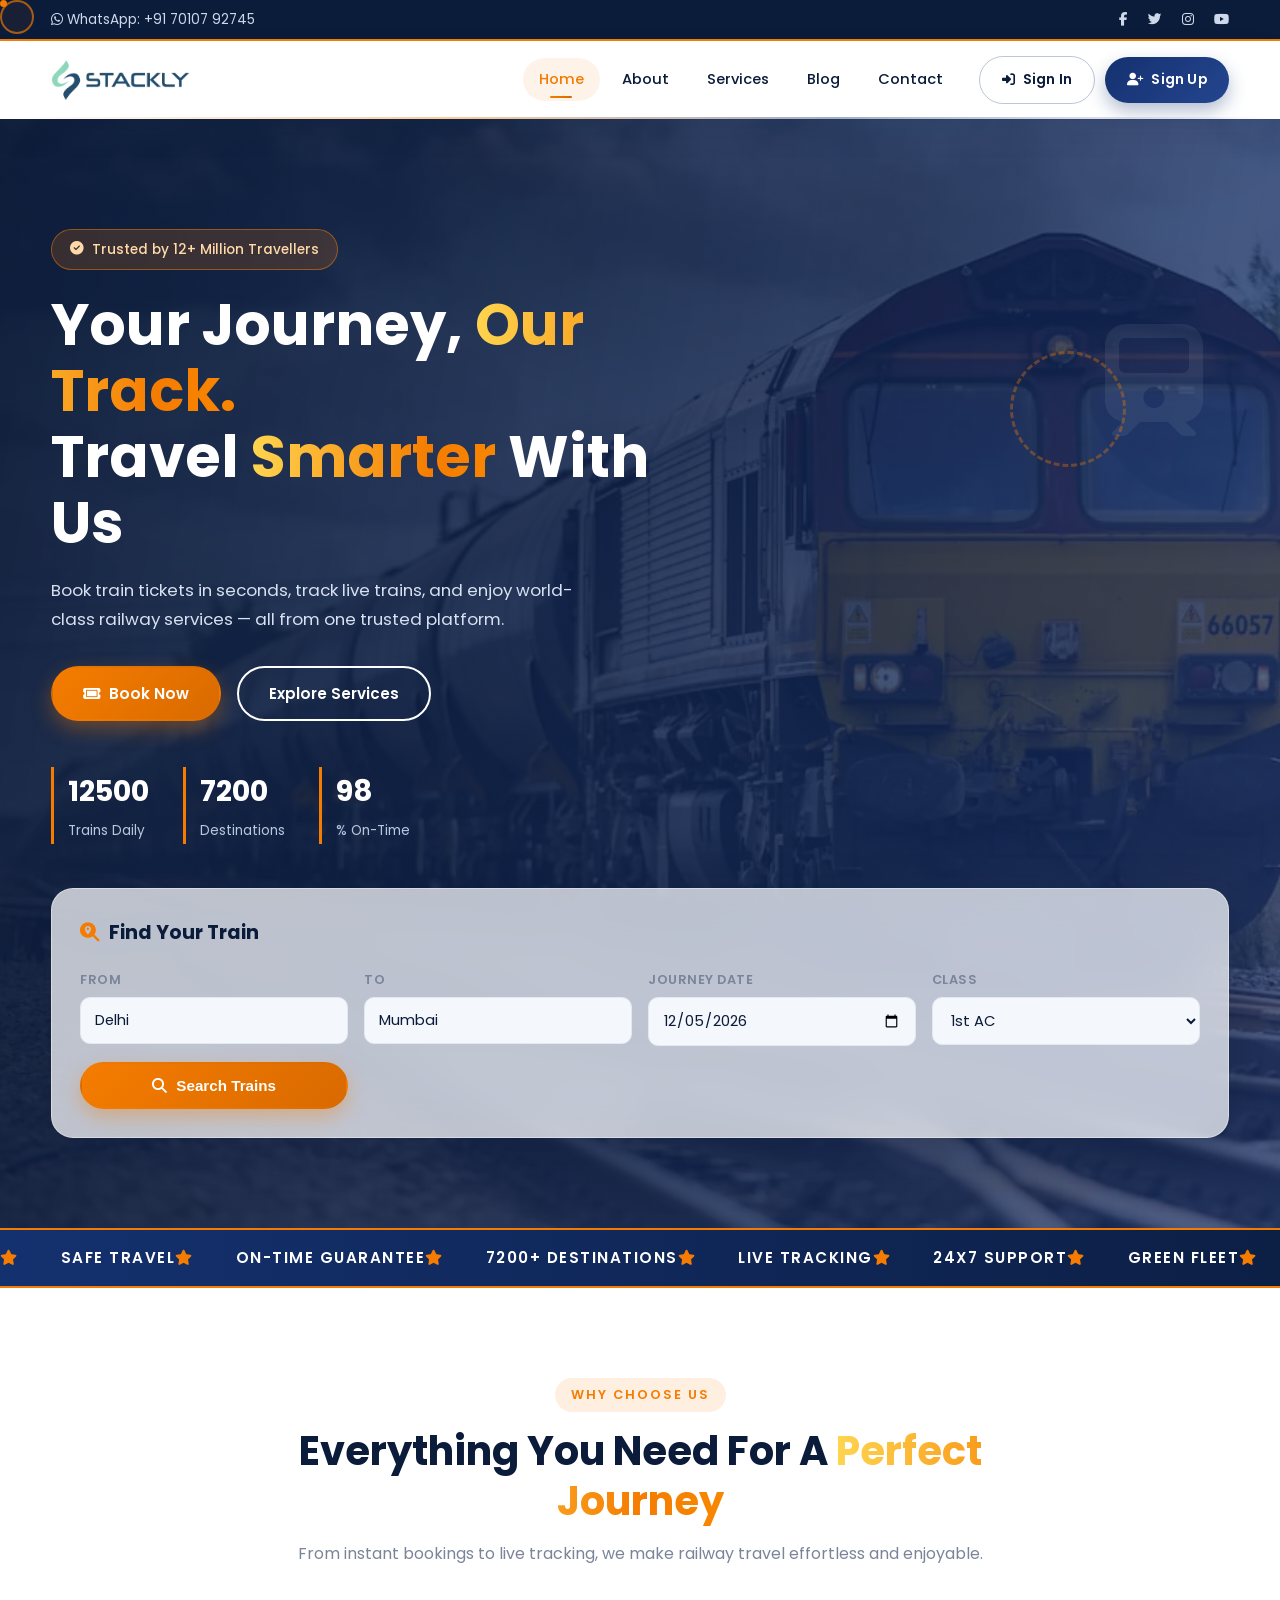
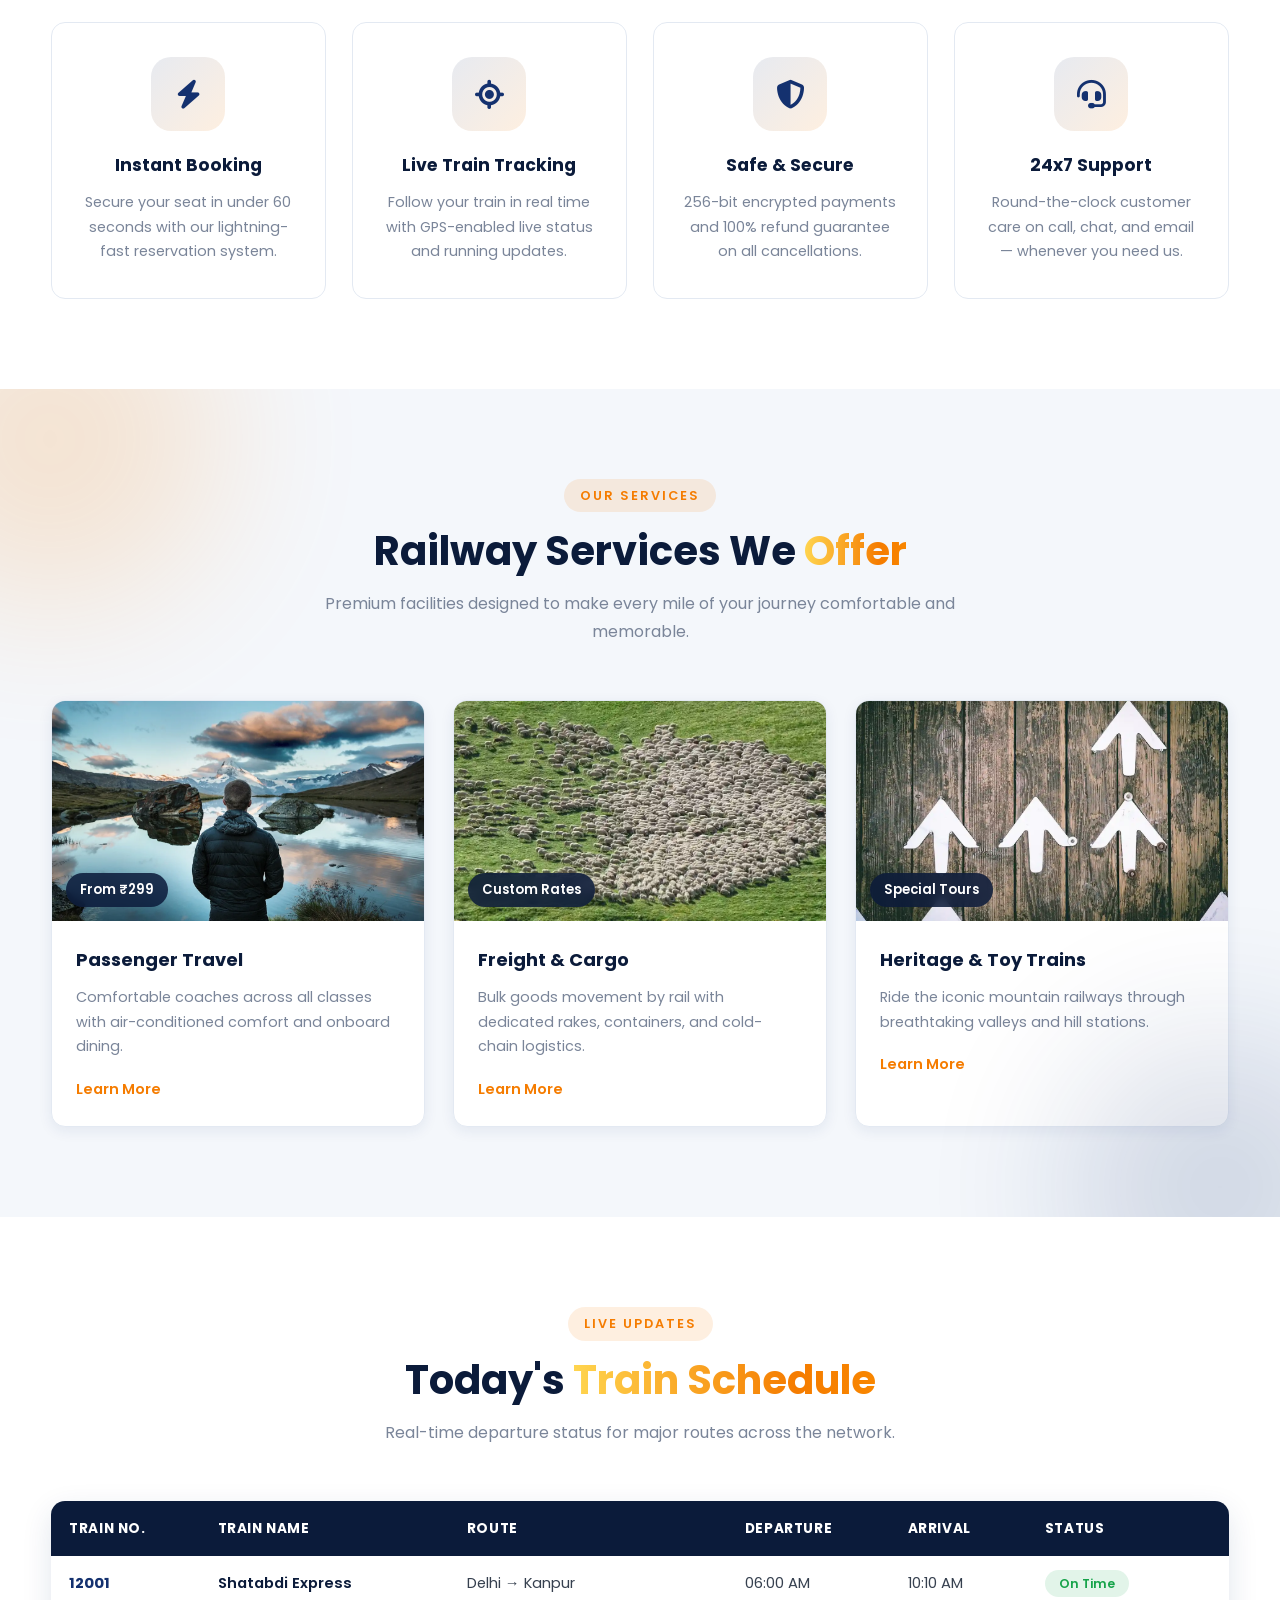
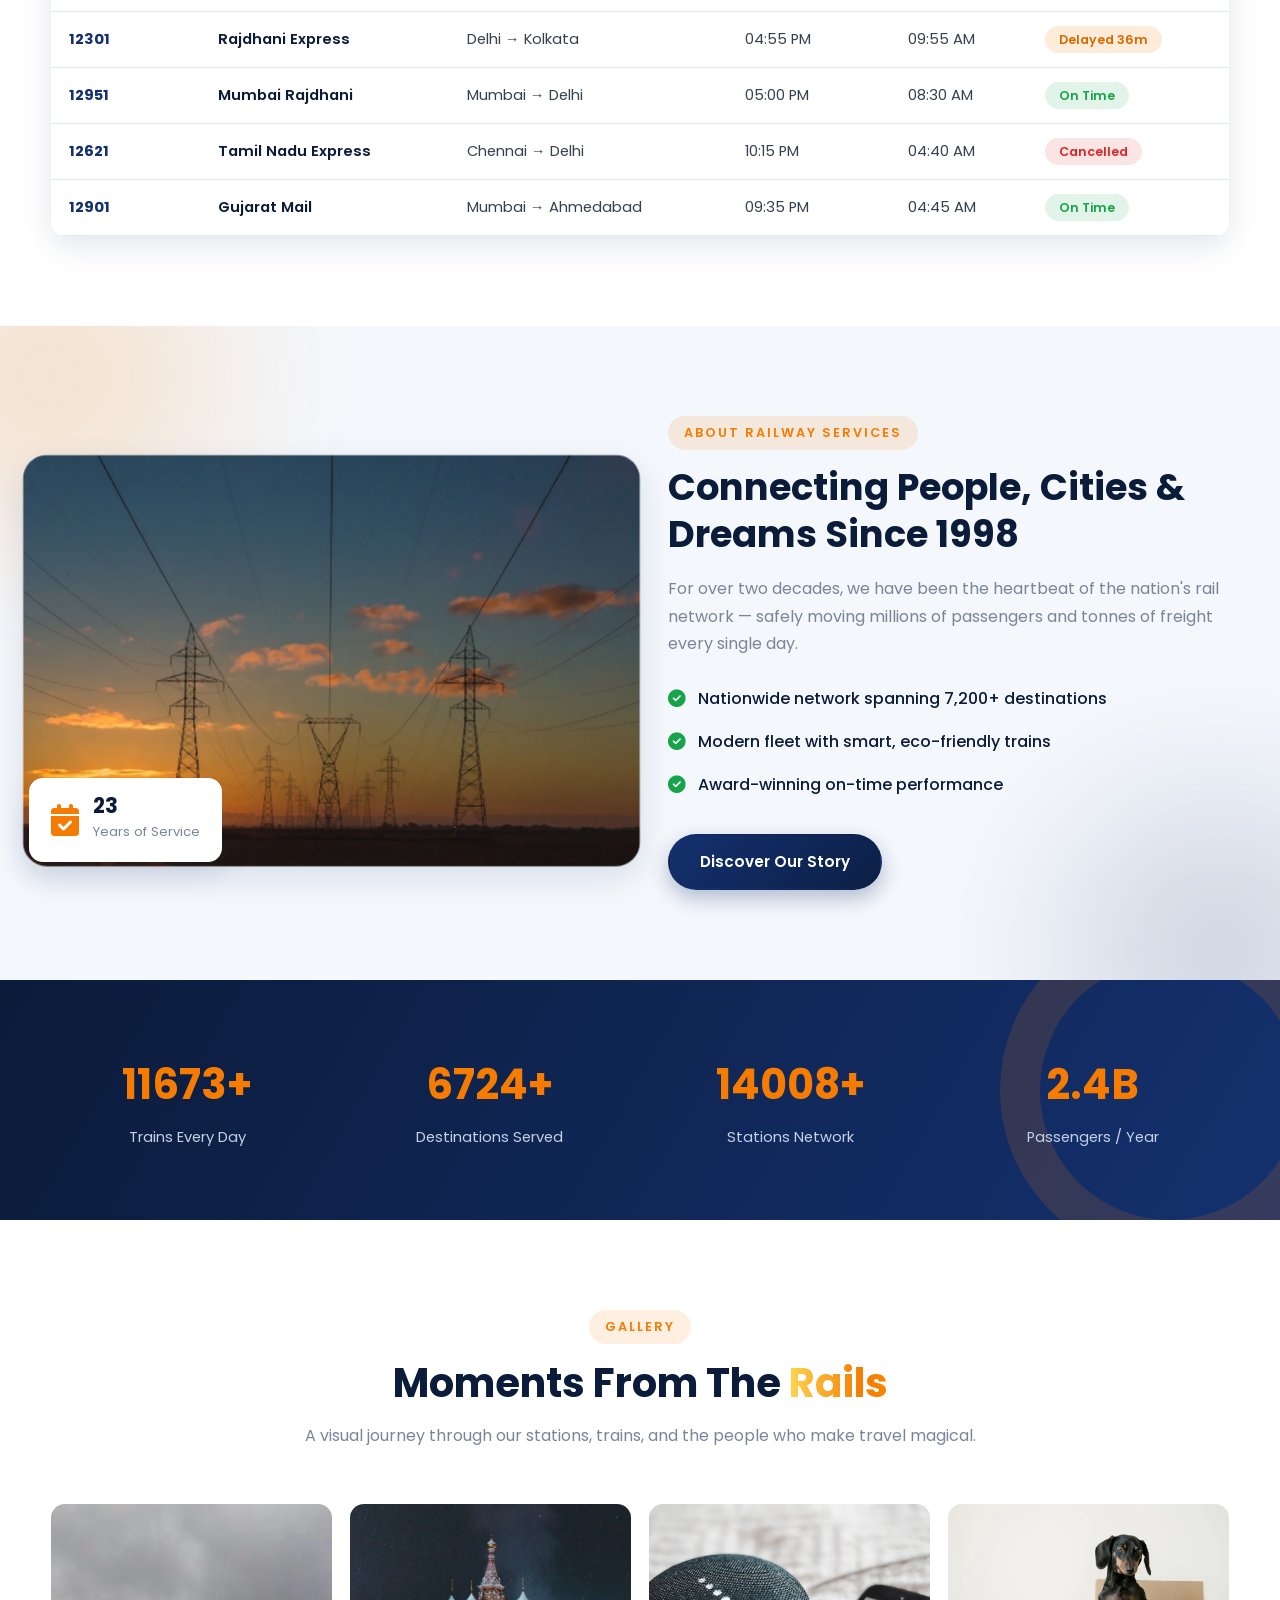
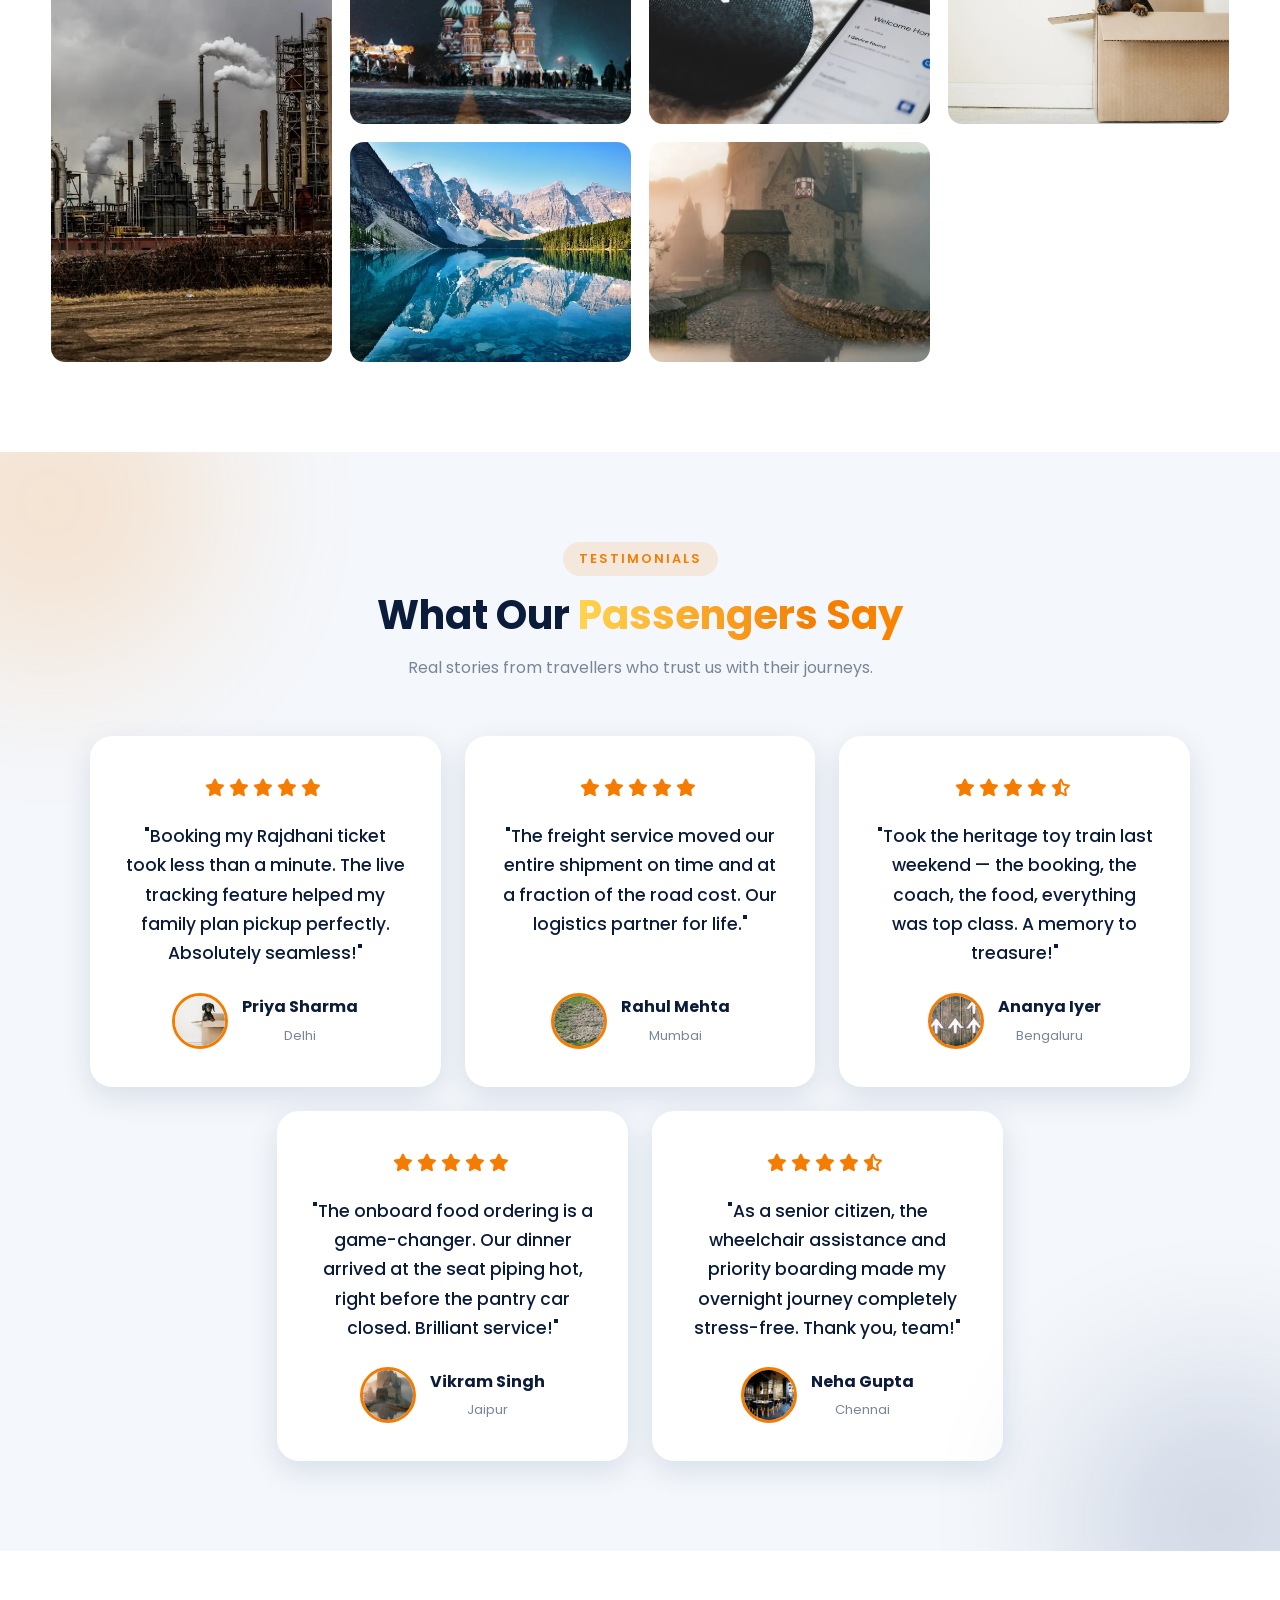
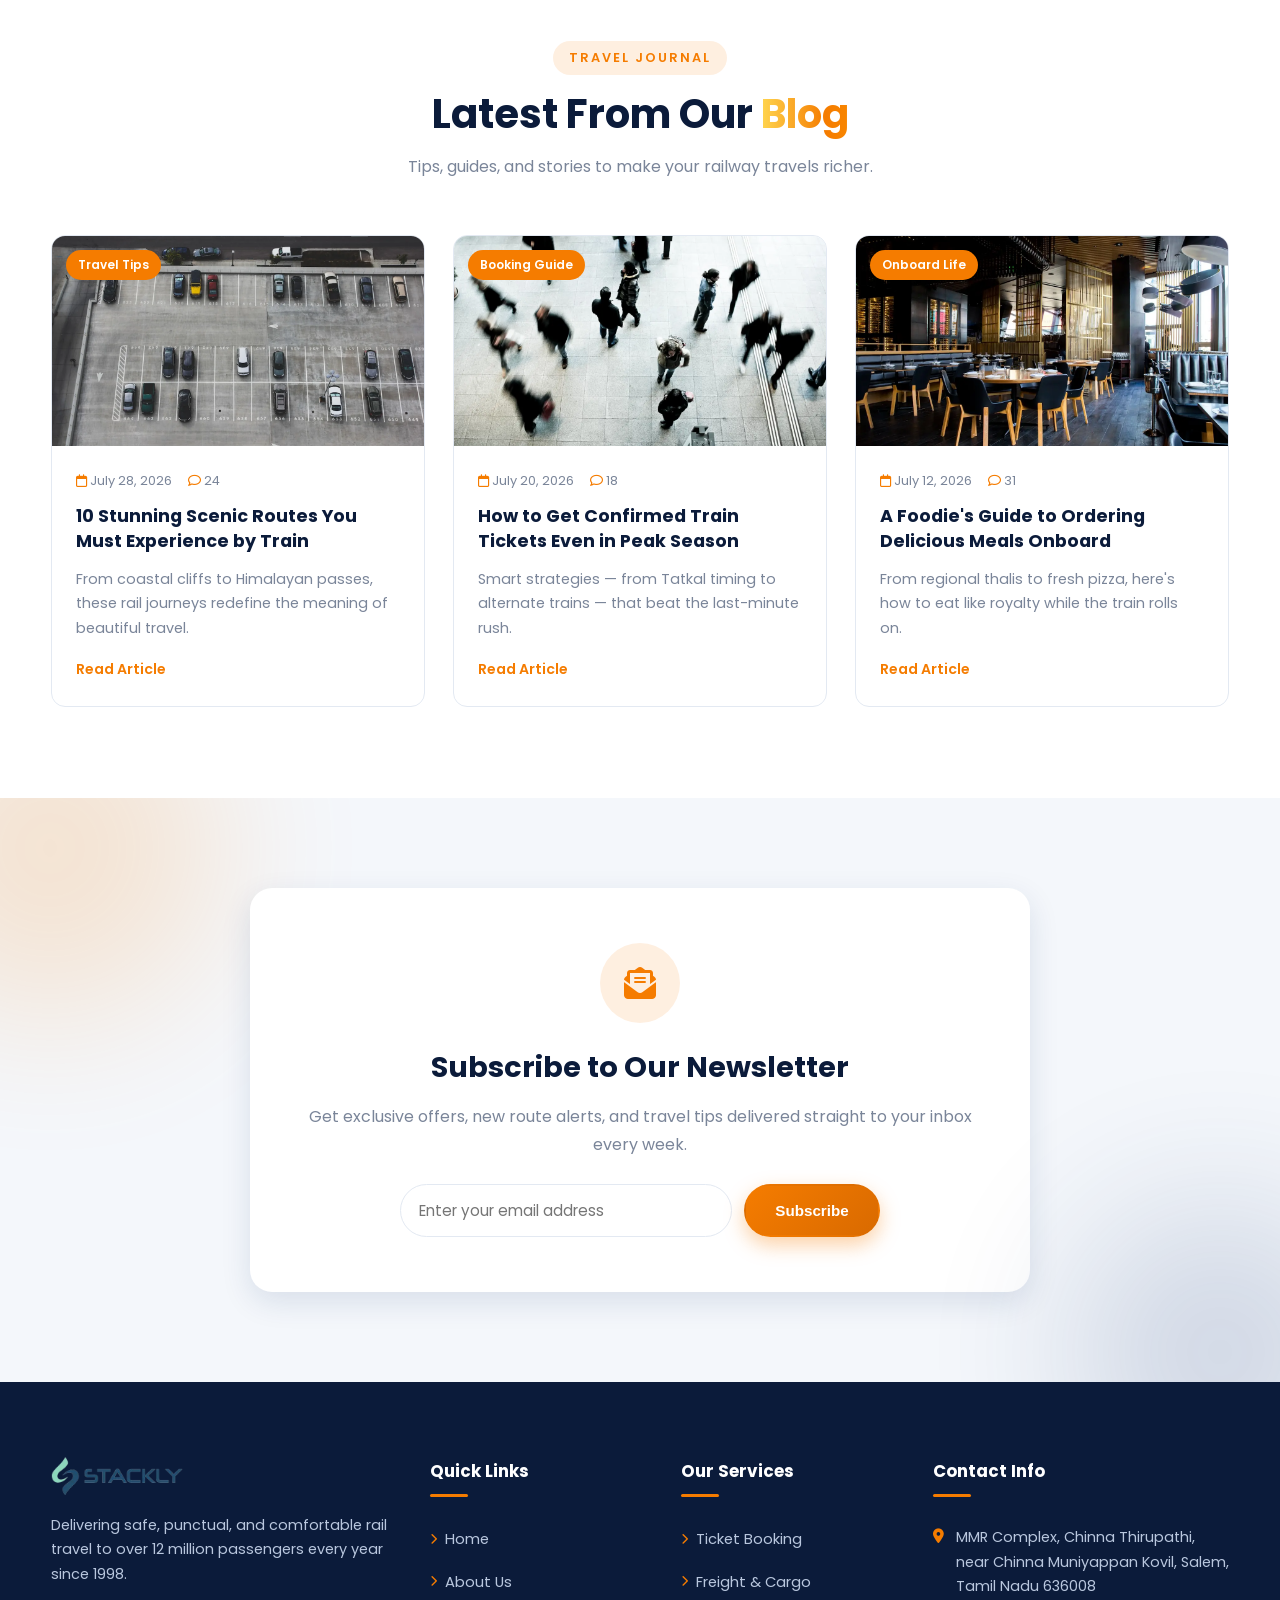
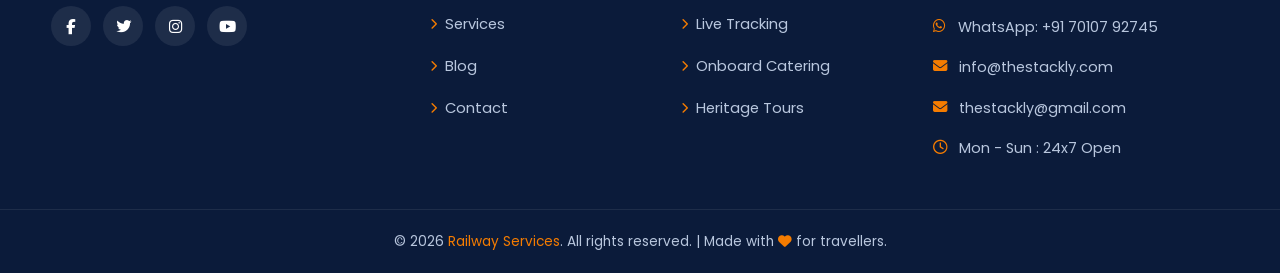
==== commit a9491ba8: "Add files via upload" ====
--- a/index.html
+++ b/index.html
@@ -42,7 +42,14 @@
       <a href="index.html" class="brand">
         <img src="images/logo.webp" alt="Railway Services" class="brand-img">
       </a>
-      <nav class="nav-links" id="navLinks">
+      <nav class="nav-links" id="navLinks" aria-label="Main navigation">
+        <div class="drawer-header">
+          <a href="index.html" class="drawer-brand">
+            <i class="fa-solid fa-train-subway"></i>
+            <span>Railway Services<small>TRAIN BOOKING</small></span>
+          </a>
+          <button type="button" class="drawer-close" aria-label="Close menu"><i class="fa-solid fa-xmark"></i></button>
+        </div>
         <a href="index.html" class="active">Home</a>
         <a href="about.html">About</a>
         <a href="services.html">Services</a>
@@ -53,11 +60,13 @@
           <a href="signup.html" class="nav-btn nav-solid"><i class="fa-solid fa-user-plus"></i> Sign Up</a>
         </div>
       </nav>
-      <button class="hamburger" id="hamburger" aria-label="Menu">
+      <button class="hamburger" id="hamburger" aria-label="Menu" aria-expanded="false" aria-controls="navLinks">
         <span></span><span></span><span></span>
       </button>
     </div>
   </header>
+
+  <div class="menu-backdrop" id="menuBackdrop" aria-hidden="true"></div>
 
   <!-- SECTION 2 : HERO -->
   <section class="hero" id="home">
--- a/css/style.css
+++ b/css/style.css
@@ -41,6 +41,7 @@
   background: var(--white);
   line-height: 1.7;
   overflow-x: hidden;
+  overflow-x: clip;
 }
 
 img {
@@ -192,9 +193,7 @@
 }
 
 .navbar {
-  background: rgba(255, 255, 255, 0.88);
-  backdrop-filter: blur(14px);
-  -webkit-backdrop-filter: blur(14px);
+  background: rgba(255, 255, 255, 0.96);
   padding: 15px 0;
   box-shadow: 0 1px 0 rgba(11, 27, 58, 0.06), 0 14px 34px rgba(11, 27, 58, 0.06);
   position: sticky;
@@ -216,9 +215,7 @@
 }
 
 .navbar.scrolled {
-  background: rgba(255, 255, 255, 0.96);
-  backdrop-filter: blur(16px);
-  -webkit-backdrop-filter: blur(16px);
+  background: rgba(255, 255, 255, 0.98);
   padding: 9px 0;
   box-shadow: 0 1px 0 rgba(11, 27, 58, 0.08), 0 10px 32px rgba(11, 27, 58, 0.12);
 }
@@ -415,6 +412,31 @@
 
 .hamburger.open span:nth-child(3) {
   transform: translateY(-8px) rotate(-45deg);
+}
+
+/* --- Mobile drawer internals (hidden on desktop) --- */
+.nav-links .drawer-header,
+.drawer-brand,
+.drawer-close {
+  display: none;
+}
+
+/* --- Backdrop behind mobile drawer --- */
+.menu-backdrop {
+  position: fixed;
+  inset: 0;
+  z-index: 1055;
+  background: rgba(11, 27, 58, 0.55);
+  -webkit-backdrop-filter: blur(4px);
+  backdrop-filter: blur(4px);
+  opacity: 0;
+  pointer-events: none;
+  transition: opacity 0.35s ease;
+}
+
+.menu-backdrop.show {
+  opacity: 1;
+  pointer-events: auto;
 }
 
 /* ==========================================================================
@@ -2271,32 +2293,122 @@
     margin-bottom: 44px;
   }
 
+  /* --- Mobile full-screen menu --- */
+  .nav-links .drawer-header {
+    display: flex;
+  }
+
   .nav-links {
     position: fixed;
     top: 0;
-    right: -100%;
+    left: 0;
     width: 100%;
     height: 100vh;
     height: 100dvh;
-    background: linear-gradient(160deg, var(--navy) 0%, var(--primary) 60%, var(--primary-light) 100%);
+    background: linear-gradient(160deg, var(--navy) 0%, var(--primary) 55%, var(--primary-light) 100%);
     flex-direction: column;
     align-items: center;
-    justify-content: center;
-    gap: 8px;
-    padding: 96px 28px 40px;
-    transition: right 0.4s ease;
-    z-index: 1050;
+    justify-content: flex-start;
+    gap: 4px;
+    padding: 0 28px 30px;
     overflow-y: auto;
+    transform: translateX(-100%);
+    visibility: hidden;
+    pointer-events: none;
+    transition: transform 0.42s cubic-bezier(0.22, 1, 0.36, 1), visibility 0s linear 0.42s;
+    z-index: 1105;
   }
 
   .nav-links.open {
+    transform: translateX(0);
+    visibility: visible;
+    pointer-events: auto;
+    transition: transform 0.42s cubic-bezier(0.22, 1, 0.36, 1), visibility 0s;
+  }
+
+  .drawer-header {
+    position: absolute;
+    top: 0;
+    left: 0;
     right: 0;
+    align-items: center;
+    justify-content: space-between;
+    padding: 14px 18px;
+    background: rgba(255, 255, 255, 0.06);
+    border-bottom: 1px solid rgba(255, 255, 255, 0.12);
+    flex-shrink: 0;
+  }
+
+  .drawer-brand {
+    display: flex;
+    align-items: center;
+    gap: 10px;
+    color: #fff;
+  }
+
+  .drawer-brand i {
+    width: 40px;
+    height: 40px;
+    border-radius: 11px;
+    background: rgba(245, 124, 0, 0.16);
+    color: var(--accent);
+    font-size: 1.05rem;
+    display: grid;
+    place-items: center;
+  }
+
+  .drawer-brand > span {
+    font-size: 1.05rem;
+    font-weight: 700;
+    color: #fff;
+    line-height: 1.15;
+  }
+
+  .drawer-brand small {
+    display: block;
+    font-size: 0.6rem;
+    font-weight: 500;
+    color: var(--accent);
+    letter-spacing: 2px;
+    text-transform: uppercase;
+  }
+
+  .drawer-close {
+    width: 40px;
+    height: 40px;
+    border-radius: 10px;
+    border: none;
+    background: rgba(255, 255, 255, 0.12);
+    color: #fff;
+    font-size: 1.1rem;
+    cursor: pointer;
+    display: grid;
+    place-items: center;
+    transition: background 0.3s ease, transform 0.3s ease;
+  }
+
+  .drawer-close:hover {
+    background: var(--accent);
+    transform: rotate(90deg);
+  }
+
+  .nav-links > a:first-of-type {
+    margin-top: auto;
   }
 
   .nav-links > a {
-    font-size: 1.15rem;
+    display: flex;
+    align-items: center;
+    gap: 12px;
+    padding: 11px 36px;
+    font-size: 1.2rem;
+    font-weight: 600;
     color: #e6ecf7;
-    font-weight: 600;
+    border-radius: 50px;
+  }
+
+  .nav-links > a::after {
+    display: none;
   }
 
   .nav-links > a:hover,
@@ -2308,18 +2420,18 @@
   .nav-auth {
     flex-direction: column;
     align-items: stretch;
-    width: 100%;
-    max-width: 320px;
+    width: min(320px, 100%);
     gap: 12px;
-    margin: 22px 0 0;
-    padding-top: 22px;
+    margin-top: 26px;
+    margin-bottom: auto;
+    padding-top: 24px;
     border-top: 1px solid rgba(255, 255, 255, 0.16);
   }
 
   .nav-links .nav-btn {
     justify-content: center;
-    padding: 13px 22px;
-    font-size: 0.95rem;
+    padding: 12px 22px;
+    font-size: 0.92rem;
     width: 100%;
   }
 
@@ -2475,10 +2587,6 @@
   .error-code {
     font-size: 4rem;
     letter-spacing: 2px;
-  }
-
-  .nav-links {
-    padding: 92px 26px 28px;
   }
 
   .testimonials-grid .testimonial-card {
@@ -2982,26 +3090,26 @@
   transform: scale(1.07);
 }
 
-/* ---------- Mobile menu staggered links ---------- */
+/* ---------- Mobile menu staggered items ---------- */
 @media (max-width: 768px) {
-  .nav-links a {
+  .nav-links > * {
     opacity: 0;
     transform: translateX(28px);
-    transition: opacity 0.35s ease, transform 0.35s ease;
-  }
-
-  .nav-links.open a {
+    transition: opacity 0.3s ease, transform 0.3s ease;
+  }
+
+  .nav-links.open > * {
     opacity: 1;
     transform: translateX(0);
   }
 
-  .nav-links a:nth-child(1) { transition-delay: 0.08s; }
-  .nav-links a:nth-child(2) { transition-delay: 0.14s; }
-  .nav-links a:nth-child(3) { transition-delay: 0.2s; }
-  .nav-links a:nth-child(4) { transition-delay: 0.26s; }
-  .nav-links a:nth-child(5) { transition-delay: 0.32s; }
-  .nav-links a:nth-child(6) { transition-delay: 0.38s; }
-  .nav-links a:nth-child(7) { transition-delay: 0.44s; }
+  .nav-links.open > :nth-child(1) { transition-delay: 0.06s; }
+  .nav-links.open > :nth-child(2) { transition-delay: 0.12s; }
+  .nav-links.open > :nth-child(3) { transition-delay: 0.18s; }
+  .nav-links.open > :nth-child(4) { transition-delay: 0.24s; }
+  .nav-links.open > :nth-child(5) { transition-delay: 0.3s; }
+  .nav-links.open > :nth-child(6) { transition-delay: 0.36s; }
+  .nav-links.open > :nth-child(7) { transition-delay: 0.42s; }
 }
 
 /* ---------- Reduced motion preference ---------- */
